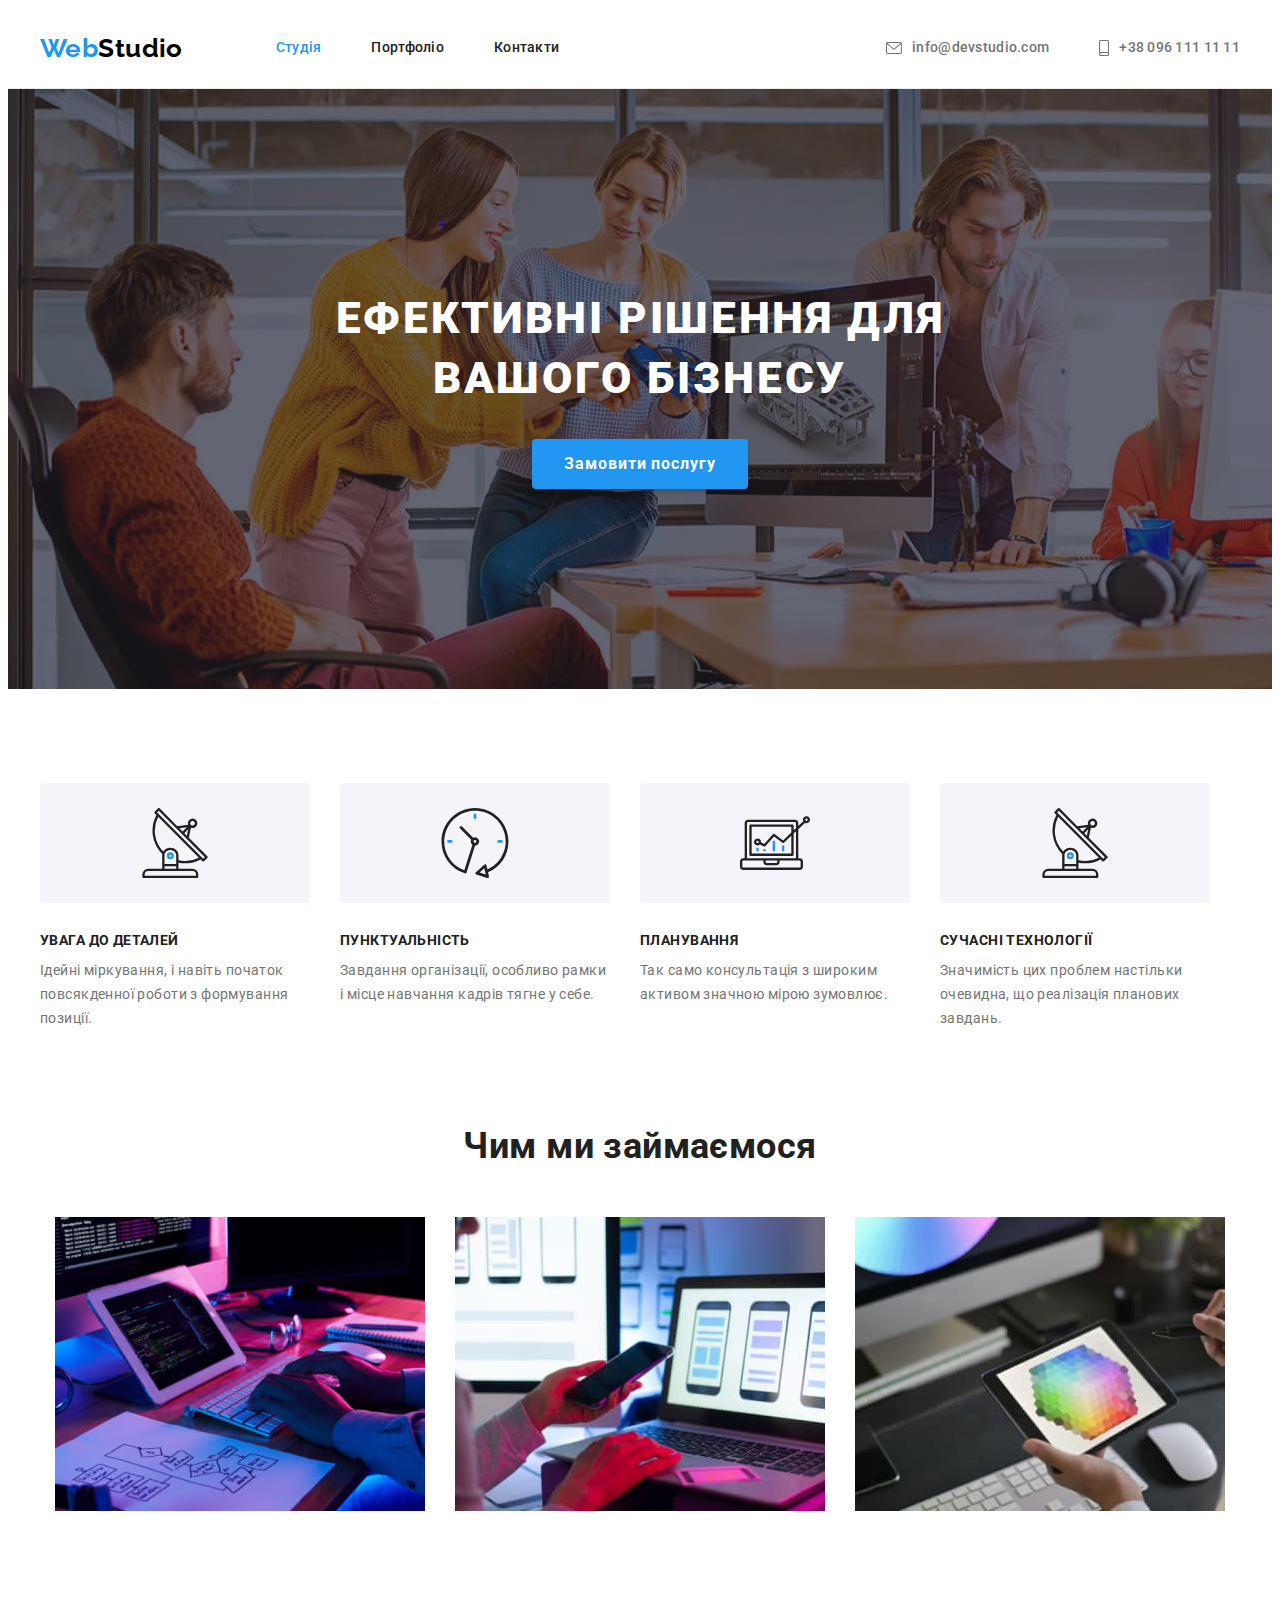
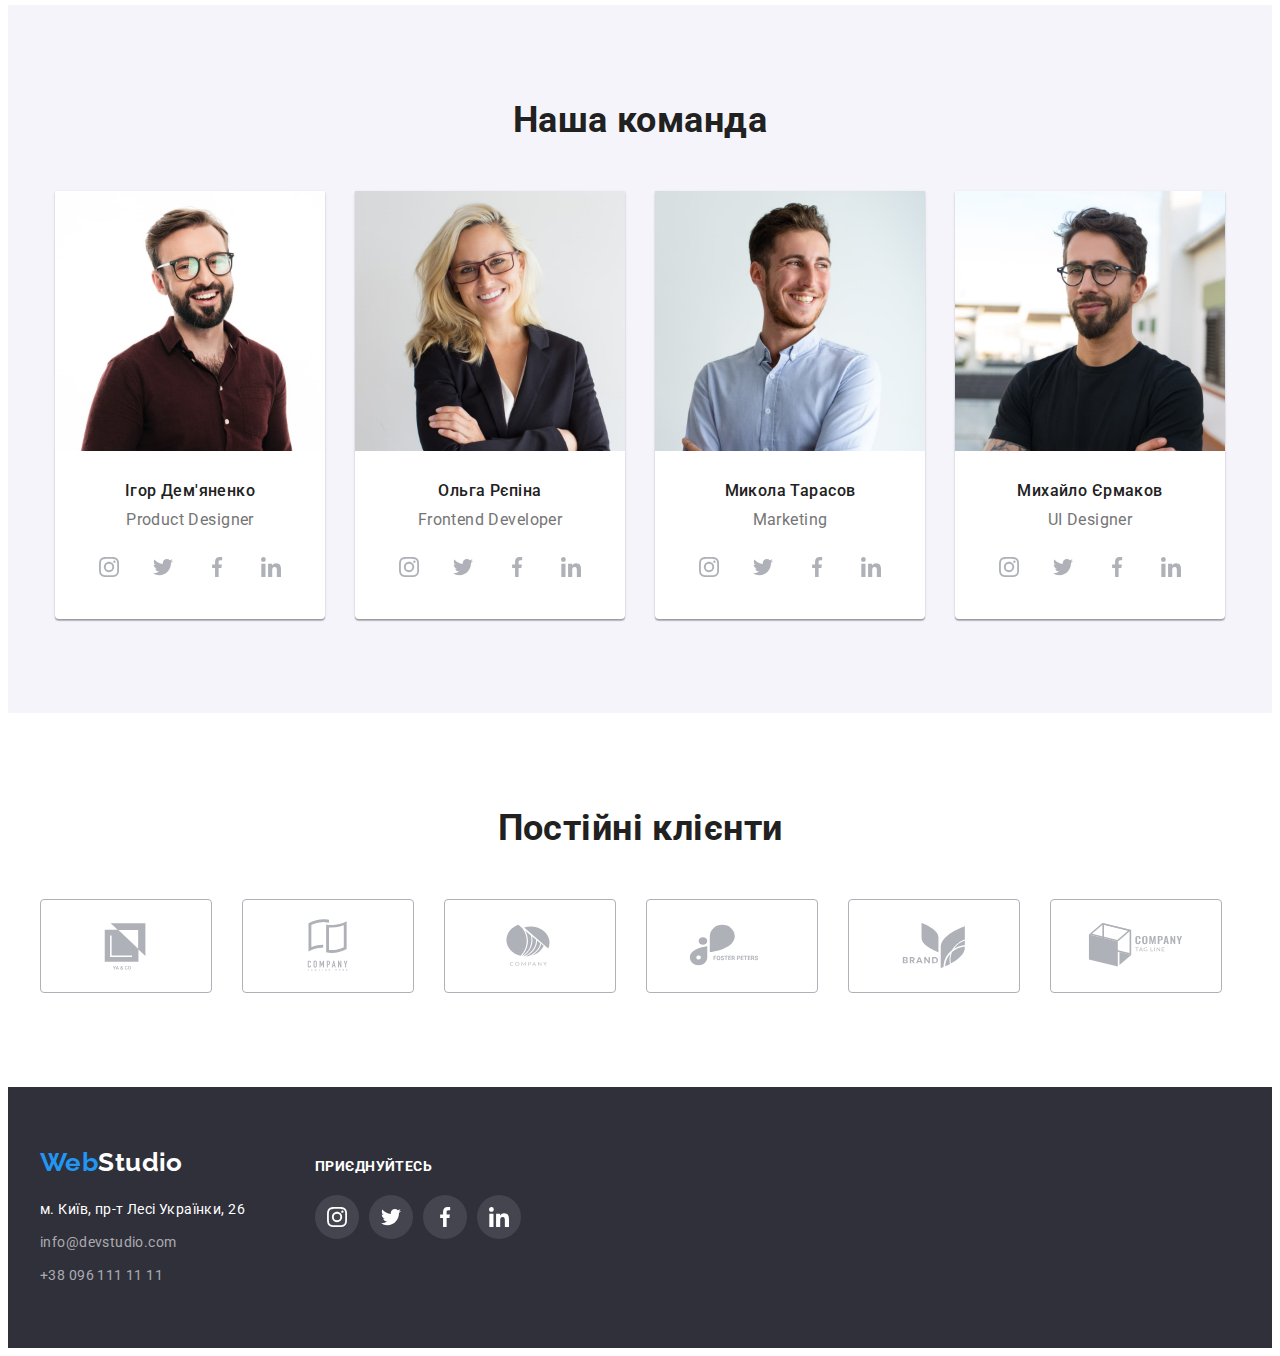
==== index.html @ cfa19954 "Copy of hw4" ====
<!DOCTYPE html>
<html lang="uk">
  <head>
    <meta charset="UTF-8" />
    <meta http-equiv="X-UA-Compatible" content="IE=edge" />
    <meta name="viewport" content="width=device-width, initial-scale=1.0" />
    <link rel="preconnect" href="https://fonts.googleapis.com" />
    <link rel="preconnect" href="https://fonts.gstatic.com" crossorigin />
    <link
      href="https://fonts.googleapis.com/css2?family=Raleway:wght@700&family=Roboto:wght@400;500;700;900&display=swap"
      rel="stylesheet"
    />
    <link
      rel="stylesheet"
      href="https://cdnjs.cloudflare.com/ajax/libs/modern-normalize/1.1.0/modern-normalize.min.css"
      integrity="sha512-wpPYUAdjBVSE4KJnH1VR1HeZfpl1ub8YT/NKx4PuQ5NmX2tKuGu6U/JRp5y+Y8XG2tV+wKQpNHVUX03MfMFn9Q=="
      crossorigin="anonymous"
      referrerpolicy="no-referrer"
    />
    <link rel="stylesheet" href="./css/styles.css" />
    <title>WebStudio</title>
  </head>
  <body>
    <!-- Навбар -->
    <header class="header">
      <div class="container main-nav">
        <nav class="navbar">
          <a class="logo link-undecor" href="./index.html"
            ><span class="logo-blue">Web</span>Studio</a
          >
          <ul class="semantic-list nav-links">
            <li class="item">
              <a class="navbar-link active link-undecor" href="./index.html">Студія</a>
            </li>
            <li class="item">
              <a class="navbar-link link-undecor" href="./portfolio.html">Портфоліо</a>
            </li>
            <li class="item"><a class="navbar-link link-undecor" href="#">Контакти</a></li>
          </ul>
        </nav>

        <!-- Контакты -->
        <ul class="semantic-list nav-links nav-address-list">
          <li class="item">
            <a class="navbar-contact navbar-link link-undecor" href="mailto:info@devstudio.com">
              <svg class="nav-icon" width="16" height="12">
                <use href="./images/icons.svg#icon-ico-envelope"></use>
              </svg>
              <span>info@devstudio.com</span></a
            >
          </li>
          <li class="item">
            <a class="navbar-contact navbar-link link-undecor" href="tel:380961111111">
              <svg class="nav-icon" width="10" height="16">
                <use href="./images/icons.svg#icon-ico-smartphone"></use>
              </svg>
              <span>+38 096 111 11 11</span>
            </a>
          </li>
        </ul>
      </div>
    </header>
    <main>
      <!-- Герой -->
      <section class="hero-section hero-overlay">
        <div class="container hero">
          <h1 class="hero-title">
            Ефективні рішення для <br />
            вашого бізнесу
          </h1>
          <button class="hero-btn" type="button">Замовити послугу</button>
        </div>
      </section>
      <!-- Преимущества -->
      <section class="section">
        <!-- Скрытый заголовок -->
        <div class="container">
          <h2 class="hidden">Переваги</h2>
          <ul class="semantic-list advantages">
            <li class="adv-item">
              <div class="adv-icon-container">
                <svg class="adv-icon">
                  <use href="./images/icons.svg#icon-adv-antenna"></use>
                </svg>
              </div>
              <h3 class="adv-title">Увага до деталей</h3>
              <p class="adv-descript">
                Ідейні міркування, і навіть початок повсякденної роботи з формування позиції.
              </p>
            </li>
            <li class="adv-item">
              <div class="adv-icon-container">
                <svg class="adv-icon">
                  <use href="./images/icons.svg#icon-adv-clock"></use>
                </svg>
              </div>
              <h3 class="adv-title">Пунктуальність</h3>
              <p class="adv-descript">
                Завдання організації, особливо рамки і місце навчання кадрів тягне у себе.
              </p>
            </li>
            <li class="adv-item">
              <div class="adv-icon-container">
                <svg class="adv-icon">
                  <use href="./images/icons.svg#icon-adv-diagram"></use>
                </svg>
              </div>
              <h3 class="adv-title">Планування</h3>
              <p class="adv-descript">
                Так само консультація з широким активом значною мірою зумовлює.
              </p>
            </li>
            <li class="adv-item">
              <div class="adv-icon-container">
                <svg class="adv-icon">
                  <use href="./images/icons.svg#icon-adv-antenna"></use>
                </svg>
              </div>
              <h3 class="adv-title">Сучасні технології</h3>
              <p class="adv-descript">
                Значимість цих проблем настільки очевидна, що реалізація планових завдань.
              </p>
            </li>
          </ul>
        </div>
      </section>
      <!-- Галерея прифиля коспании -->
      <section class="gallery section">
        <div class="container">
          <h2 class="gallery-title">Чим ми займаємося</h2>
          <ul class="semantic-list gallery-container">
            <li class="item"><img src="./images/img1.jpg" alt="програмування" width="370" /></li>
            <li class="item"><img src="./images/img2.jpg" alt="дизайн" width="370" /></li>
            <li class="item"><img src="./images/img3.jpg" alt="підбор кольорів" width="370" /></li>
          </ul>
        </div>
      </section>
      <!-- Команда -->
      <section class="team section">
        <div class="container">
          <h2 class="team-title">Наша команда</h2>
          <ul class="semantic-list team-container">
            <li class="memb">
              <img class="memb-img" src="./images/team1.jpg" alt="Ігор Дем'яненко" width="270" />
              <div class="memb-sign-container">
                <h3 class="memb-name">Ігор Дем'яненко</h3>
                <p class="memb-position">Product Designer</p>
                <ul class="memb-net-container semantic-list">
                  <li class="item">
                    <a class="net-icon-container" href="#">
                      <svg class="net-icon">
                        <use href="./images/icons.svg#icon-social-inst"></use>
                      </svg>
                    </a>
                  </li>
                  <li class="item">
                    <a class="net-icon-container" href="#">
                      <svg class="net-icon">
                        <use href="./images/icons.svg#icon-social-twitt"></use>
                      </svg>
                    </a>
                  </li>
                  <li class="item">
                    <a class="net-icon-container" href="#">
                      <svg class="net-icon">
                        <use href="./images/icons.svg#icon-social-fb"></use>
                      </svg>
                    </a>
                  </li>
                  <li class="item">
                    <a class="net-icon-container" href="#">
                      <svg class="net-icon">
                        <use href="./images/icons.svg#icon-social-lin"></use>
                      </svg>
                    </a>
                  </li>
                </ul>
              </div>
            </li>
            <li class="memb">
              <img class="memb-img" src="./images/team2.jpg" alt="Ольга Рєпіна" width="270" />
              <div class="memb-sign-container">
                <h3 class="memb-name">Ольга Рєпіна</h3>
                <p class="memb-position">Frontend Developer</p>
                <ul class="memb-net-container semantic-list">
                  <li>
                    <a class="net-icon-container" href="#">
                      <svg class="net-icon">
                        <use href="./images/icons.svg#icon-social-inst"></use>
                      </svg>
                    </a>
                  </li>
                  <li>
                    <a class="net-icon-container" href="#">
                      <svg class="net-icon">
                        <use href="./images/icons.svg#icon-social-twitt"></use>
                      </svg>
                    </a>
                  </li>
                  <li>
                    <a class="net-icon-container" href="#">
                      <svg class="net-icon">
                        <use href="./images/icons.svg#icon-social-fb"></use>
                      </svg>
                    </a>
                  </li>
                  <li>
                    <a class="net-icon-container" href="#">
                      <svg class="net-icon">
                        <use href="./images/icons.svg#icon-social-lin"></use>
                      </svg>
                    </a>
                  </li>
                </ul>
              </div>
            </li>
            <li class="memb">
              <img class="memb-img" src="./images/team3.jpg" alt="Микола Тарасов" width="270" />
              <div class="memb-sign-container">
                <h3 class="memb-name">Микола Тарасов</h3>
                <p class="memb-position">Marketing</p>
                <ul class="memb-net-container semantic-list">
                  <li>
                    <a class="net-icon-container" href="#">
                      <svg class="net-icon">
                        <use href="./images/icons.svg#icon-social-inst"></use>
                      </svg>
                    </a>
                  </li>
                  <li>
                    <a class="net-icon-container" href="#">
                      <svg class="net-icon">
                        <use href="./images/icons.svg#icon-social-twitt"></use>
                      </svg>
                    </a>
                  </li>
                  <li>
                    <a class="net-icon-container" href="#">
                      <svg class="net-icon">
                        <use href="./images/icons.svg#icon-social-fb"></use>
                      </svg>
                    </a>
                  </li>
                  <li>
                    <a class="net-icon-container" href="#">
                      <svg class="net-icon">
                        <use href="./images/icons.svg#icon-social-lin"></use>
                      </svg>
                    </a>
                  </li>
                </ul>
              </div>
            </li>
            <li class="memb">
              <img class="memb-img" src="./images/team4.jpg" alt="Михайло Єрмаков" width="270" />
              <div class="memb-sign-container">
                <h3 class="memb-name">Михайло Єрмаков</h3>
                <p class="memb-position">UI Designer</p>
                <ul class="memb-net-container semantic-list">
                  <li>
                    <a class="net-icon-container" href="#">
                      <svg class="net-icon">
                        <use href="./images/icons.svg#icon-social-inst"></use>
                      </svg>
                    </a>
                  </li>
                  <li>
                    <a class="net-icon-container" href="#">
                      <svg class="net-icon">
                        <use href="./images/icons.svg#icon-social-twitt"></use>
                      </svg>
                    </a>
                  </li>
                  <li>
                    <a class="net-icon-container" href="#">
                      <svg class="net-icon">
                        <use href="./images/icons.svg#icon-social-fb"></use>
                      </svg>
                    </a>
                  </li>
                  <li>
                    <a class="net-icon-container" href="#">
                      <svg class="net-icon">
                        <use href="./images/icons.svg#icon-social-lin"></use>
                      </svg>
                    </a>
                  </li>
                </ul>
              </div>
            </li>
          </ul>
        </div>
      </section>
      <!-- Постоянные клиенты -->
      <section class="section">
        <div class="container">
          <h2 class="client-title">Постійні клієнти</h2>
          <ul class="semantic-list clients">
            <li class="item">
              <a class="cli-logo-container" href="#">
                <svg class="cli-icon">
                  <use href="./images/icons.svg#icon-cli-logo1"></use>
                </svg>
              </a>
            </li>
            <li class="item">
              <a class="cli-logo-container" href="#">
                <svg class="cli-icon">
                  <use href="./images/icons.svg#icon-cli-logo2"></use>
                </svg>
              </a>
            </li>
            <li class="item">
              <a class="cli-logo-container" href="#">
                <svg class="cli-icon">
                  <use href="./images/icons.svg#icon-cli-logo3"></use>
                </svg>
              </a>
            </li>
            <li class="item">
              <a class="cli-logo-container" href="#">
                <svg class="cli-icon">
                  <use href="./images/icons.svg#icon-cli-logo4"></use>
                </svg>
              </a>
            </li>
            <li class="item">
              <a class="cli-logo-container" href="#">
                <svg class="cli-icon">
                  <use href="./images/icons.svg#icon-cli-logo5"></use>
                </svg>
              </a>
            </li>
            <li class="item">
              <a class="cli-logo-container" href="#">
                <svg class="cli-icon">
                  <use href="./images/icons.svg#icon-cli-logo6"></use>
                </svg>
              </a>
            </li>
          </ul>
        </div>
      </section>
    </main>
    <!-- Футер -->
    <footer class="footer">
      <div class="container items footer-blocks">
        <div>
          <a class="logo footer-logo link-undecor" href="./index.html"
            ><span class="logo-blue">Web</span>Studio</a
          >
          <!-- Адрес -->
          <address>
            <ul class="semantic-list addr">
              <li class="item">
                <a
                  class="adress footer-address link-undecor"
                  href="https://goo.gl/maps/ojvog4Eh8GTVvdpZ6"
                  target="_blank"
                  rel="noopener noreferrer"
                  >м. Київ, пр-т Лесі Українки, 26</a
                >
              </li>
              <li class="item">
                <a class="adress footer-contact link-undecor" href="mailto:info@devstudio.com"
                  >info@devstudio.com</a
                >
              </li>
              <li class="item">
                <a class="adress footer-contact link-undecor" href="tel:380961111111"
                  >+38 096 111 11 11</a
                >
              </li>
            </ul>
          </address>
        </div>
        <div class="footer-join">
          <p class="f-join-title">Приєднуйтесь</p>
          <ul class="semantic-list footer-net-icons">
            <li class="item">
              <a class="net-icon-container ftr" href="#">
                <svg class="net-icon ftr">
                  <use href="./images/icons.svg#icon-social-inst"></use>
                </svg>
              </a>
            </li>
            <li class="item">
              <a class="net-icon-container ftr" href="#">
                <svg class="net-icon ftr">
                  <use href="./images/icons.svg#icon-social-twitt"></use>
                </svg>
              </a>
            </li>
            <li class="item">
              <a class="net-icon-container ftr" href="#">
                <svg class="net-icon ftr">
                  <use href="./images/icons.svg#icon-social-fb"></use>
                </svg>
              </a>
            </li>
            <li class="item">
              <a class="net-icon-container ftr" href="#">
                <svg class="net-icon ftr">
                  <use href="./images/icons.svg#icon-social-lin"></use>
                </svg>
              </a>
            </li>
          </ul>
        </div>
      </div>
    </footer>
  </body>
</html>
---- css/styles.css ----
:root {
    --logo-main-color: #000;
    --prim-bg-color: #fff;
    --sec-bg-color: #f5f4fa;
    --hero-bg-color: #2f303a;
    --prim-text-color: #212121;
    --sec-text-color: #757575;
    --accent-color: #2196f3;
    --hero-text-color: #fff;
    --footer-sec-text-color: rgba(255, 255, 255, 0.6);
    --footer-main-text-color: #fff;
    --icon-logo-color: #afb1b8;
    --footer-icon-bg-color: rgba(255, 255, 255, 0.1);
}

body {
    font-family: 'Roboto', sans-serif;
    font-size: 14px;
    letter-spacing: 0.03em;
    line-height: 1.14;
    background-color: var(--prim-bg-color);
    color: var(--prim-text-color);
}

img {
    display: block;
    max-width: 100%;
    height: auto;
}
h1,
h2,
h3,
p,
ul {
    margin: 0;
    padding: 0;
}

.container {
    width: 1200px;
    padding-left: 15px;
    padding-right: 15px;
    margin-right: auto;
    margin-left: auto;
}
.section {
    padding-top: 94px;
    padding-bottom: 94px;
}

.hidden {
    position: absolute;
    white-space: nowrap;
    width: 1px;
    height: 1px;
    overflow: hidden;
    border: 0;
    padding: 0;
    clip: rect(0 0 0 0);
    clip-path: inset(50%);
    margin: -1px;
}
.semantic-list {
    list-style: none;
}
.btn-undecor {
    border: none;
}

.link-undecor {
    text-decoration: none;
}

/* лого */
.logo {
    margin-right: 93px;
    font-family: 'Raleway', sans-serif;
    font-weight: 700;
    font-size: 26px;
    line-height: 1.19;
    color: var(--logo-main-color);
}
.logo-blue {
    color: var(--accent-color);
}

/* Навбар */
.header {
    border-bottom: 1px solid #ececec;
}
.main-nav {
    display: flex;
    align-items: center;
}
.navbar {
    display: flex;
    align-items: center;
}

.nav-links {
    display: flex;
    margin-left: auto;
}

.navbar-link {
    display: block;
    padding-top: 32px;
    padding-bottom: 32px;

    font-weight: 500;
    font-size: 14px;
    letter-spacing: 0.02em;
    color: var(--prim-text-color);
}

.nav-links .item:not(:last-child) {
    margin-right: 50px;
}
.navbar-link:hover,
.navbar-link:focus,
.navbar-contact:hover .nav-icon,
.navbar-contact:focus .nav-icon,
.active {
    color: var(--accent-color);
    fill: currentColor;
}
.navbar-contact {
    display: flex;
    align-items: center;
    gap: 10px;

    color: var(--sec-text-color);
}

.nav-icon {
    display: inline-block;
    fill: currentColor;
}

/* Секция герой */

.hero-section {
    padding-top: 200px;
    padding-bottom: 200px;
    background-color: var(--hero-bg-color);
}
.hero-overlay {
    margin-left: auto;
    margin-right: auto;
    max-width: 1600px;
    background-image: linear-gradient(rgba(47, 48, 58, 0.4), rgba(47, 48, 58, 0.4)),
        url('../images/bg-hero-img.jpg');
    background-repeat: no-repeat;
    background-size: cover;
}
.hero {
    display: flex;
    justify-content: center;
    align-items: center;
    flex-direction: column;
}
.hero-title {
    font-weight: 900;
    font-size: 44px;
    line-height: 1.36;
    text-align: center;
    text-transform: uppercase;
    color: var(--hero-text-color);
    letter-spacing: 0.06em;
}
.hero-btn {
    display: block;
    margin-left: auto;
    margin-right: auto;
    margin-top: 30px;
    padding: 10px 32px;
    border-radius: 4px;

    box-shadow: 0px 4px 4px rgba(0, 0, 0, 0.15);
    border: none;

    font-family: inherit;
    font-weight: 700;
    font-size: 16px;
    line-height: 1.88;
    letter-spacing: 0.06em;
    background-color: var(--accent-color);
    color: var(--hero-text-color);
}

/* Преимущества */
.advantages {
    display: flex;
}
.adv-item {
    max-width: 270px;
    margin-right: 30px;
}
.adv-item:last-child {
    margin-right: 0;
}

.adv-icon-container {
    display: flex;
    justify-content: center;
    align-items: center;
    margin-bottom: 30px;
    height: 120px;

    border-radius: 4px;
    background-color: #f5f4fa;
}
.adv-icon {
    width: 70px;
    height: 70px;
    /* margin: 25px 100px; */
}
.adv-title {
    margin-bottom: 10px;

    font-size: 14px;
    font-weight: 700;
    text-transform: uppercase;
}
.adv-descript {
    line-height: 1.71;
    color: var(--sec-text-color);
}

/* Галерея */
.gallery {
    padding-top: 0;
}
.gallery-container,
.team-container {
    display: flex;
    justify-content: center;
}
.gallery-container > .item:not(:last-child),
.memb:not(:last-child) {
    margin-right: 30px;
}
.gallery-title,
.team-title,
.client-title {
    margin-bottom: 50px;

    font-weight: 700;
    font-size: 36px;
    line-height: 1.17;
    text-align: center;
}

/* Команда */
.team {
    background-color: var(--sec-bg-color);
}
.memb {
    text-align: center;
    background-color: var(--prim-bg-color);
    box-shadow: 0px 1px 3px rgba(0, 0, 0, 0.12), 0px 1px 1px rgba(0, 0, 0, 0.14),
        0px 2px 1px rgba(0, 0, 0, 0.2);
    border-radius: 0px 0px 4px 4px;
}
.memb-sign-container {
    padding: 30px 32px;
}
.memb-name {
    margin-bottom: 10px;

    line-height: 1.19;
    font-size: 16px;
    font-weight: 500;
}
.memb-position {
    margin-bottom: 16px;

    color: var(--sec-text-color);
    line-height: 1.19;
    font-size: 16px;
}
.memb-net-container {
    display: flex;
    gap: 10px;
}

.net-icon-container {
    display: flex;
    justify-content: center;
    align-items: center;
    height: 44px;
    width: 44px;
    text-align: center;
    background-color: var(--prim-bg-color);
    border-radius: 50%;
}

.net-icon-container:hover,
.net-icon-container:focus,
.net-icon-container:hover .net-icon,
.net-icon-container:hover .net-icon {
    background-color: var(--accent-color);
    fill: #fff;
}
.net-icon {
    height: 20px;
    width: 20px;

    fill: #afb1b8;
}

/*Постоянные клиенты */
.clients {
    display: flex;
}
.clients > .item:not(:last-child) {
    margin-right: 30px;
}
.cli-logo-container {
    display: flex;
    justify-content: center;
    align-items: center;
    width: 170px;
    height: 92px;
    border: 1px solid #afb1b8;
    border-radius: 4px;
    fill: #afb1b8;
}

.cli-logo-container:hover,
.cli-logo-container:focus {
    border-color: #2196f3;
    fill: #2196f3;
}
.cli-icon {
    height: 60px;
    width: 106px;
}

/* Футер */
.footer {
    background-color: var(--hero-bg-color);
    padding-top: 60px;
    padding-bottom: 60px;
}
.footer-blocks {
    display: flex;
    align-items: baseline;
}
.footer-join {
    margin-left: 70px;
}
.footer-net-icons {
    display: flex;
    gap: 10px;
}

.f-join-title {
    margin-bottom: 20px;

    color: var(--footer-main-text-color);
    font-weight: 700;
    line-height: 1.14;
    letter-spacing: 0.03em;
    text-transform: uppercase;
}
.net-icon-container.ftr {
    background-color: var(--footer-icon-bg-color);
}
.net-icon-container.ftr:hover,
.net-icon-container.ftr:focus {
    background-color: var(--accent-color);
}
.net-icon.ftr {
    fill: #fff;
}
.footer-logo {
    display: inline-block;
    margin-right: 0;
    margin-bottom: 20px;
    color: var(--footer-main-text-color);
}
.adress {
    font-style: normal;
    line-height: 1.71;
}
.footer-address {
    color: var(--footer-main-text-color);
}
.footer-contact {
    color: var(--footer-sec-text-color);
}
.addr .item:not(:last-child) {
    margin-bottom: 9px;
}
/* ! Стр 2 */
/* Проекты */
.filter {
    display: flex;
    justify-content: center;
    margin-bottom: 50px;
}
.filter-item:not(:last-child) {
    margin-right: 8px;
}
.projects-btn {
    padding: 6px 22px;
    border-radius: 4px;
    border: none;

    font-family: inherit;
    cursor: pointer;
    font-weight: 500;
    font-size: 16px;
    line-height: 1.63;
    background-color: var(--sec-bg-color);
    color: var(--prim-text-color);
}
.projects-btn:hover,
.projects-btn:focus,
.projects-btn:active {
    box-shadow: 0px 3px 1px rgba(0, 0, 0, 0.1), 0px 1px 2px rgba(0, 0, 0, 0.08),
        0px 2px 2px rgba(0, 0, 0, 0.12);
    background-color: var(--accent-color);
    color: var(--hero-text-color);
}
.projects {
    display: flex;
    flex-wrap: wrap;
    margin: -15px;
}
.proj-item {
    width: 370px;
    margin: 15px;
}
.proj-item > .link {
    display: block;
}

.proj-item > .link:hover,
.proj-item > .link:focus {
    box-shadow: 0px 1px 1px rgba(0, 0, 0, 0.12), 0px 4px 4px rgba(0, 0, 0, 0.06),
        1px 4px 6px rgba(0, 0, 0, 0.16);
}
.proj-descript-block {
    display: block;
    padding: 20px 24px;

    border-left: 1px solid #eeeeee;
    border-right: 1px solid #eeeeee;
    border-bottom: 1px solid #eeeeee;
}
.proj-name {
    margin-bottom: 4px;

    font-weight: 700;
    font-size: 18px;
    line-height: 2;
    letter-spacing: 0.06em;
    color: var(--prim-text-color);
}
.proj-type {
    font-size: 16px;
    line-height: 1.87;
    color: var(--sec-text-color);
}
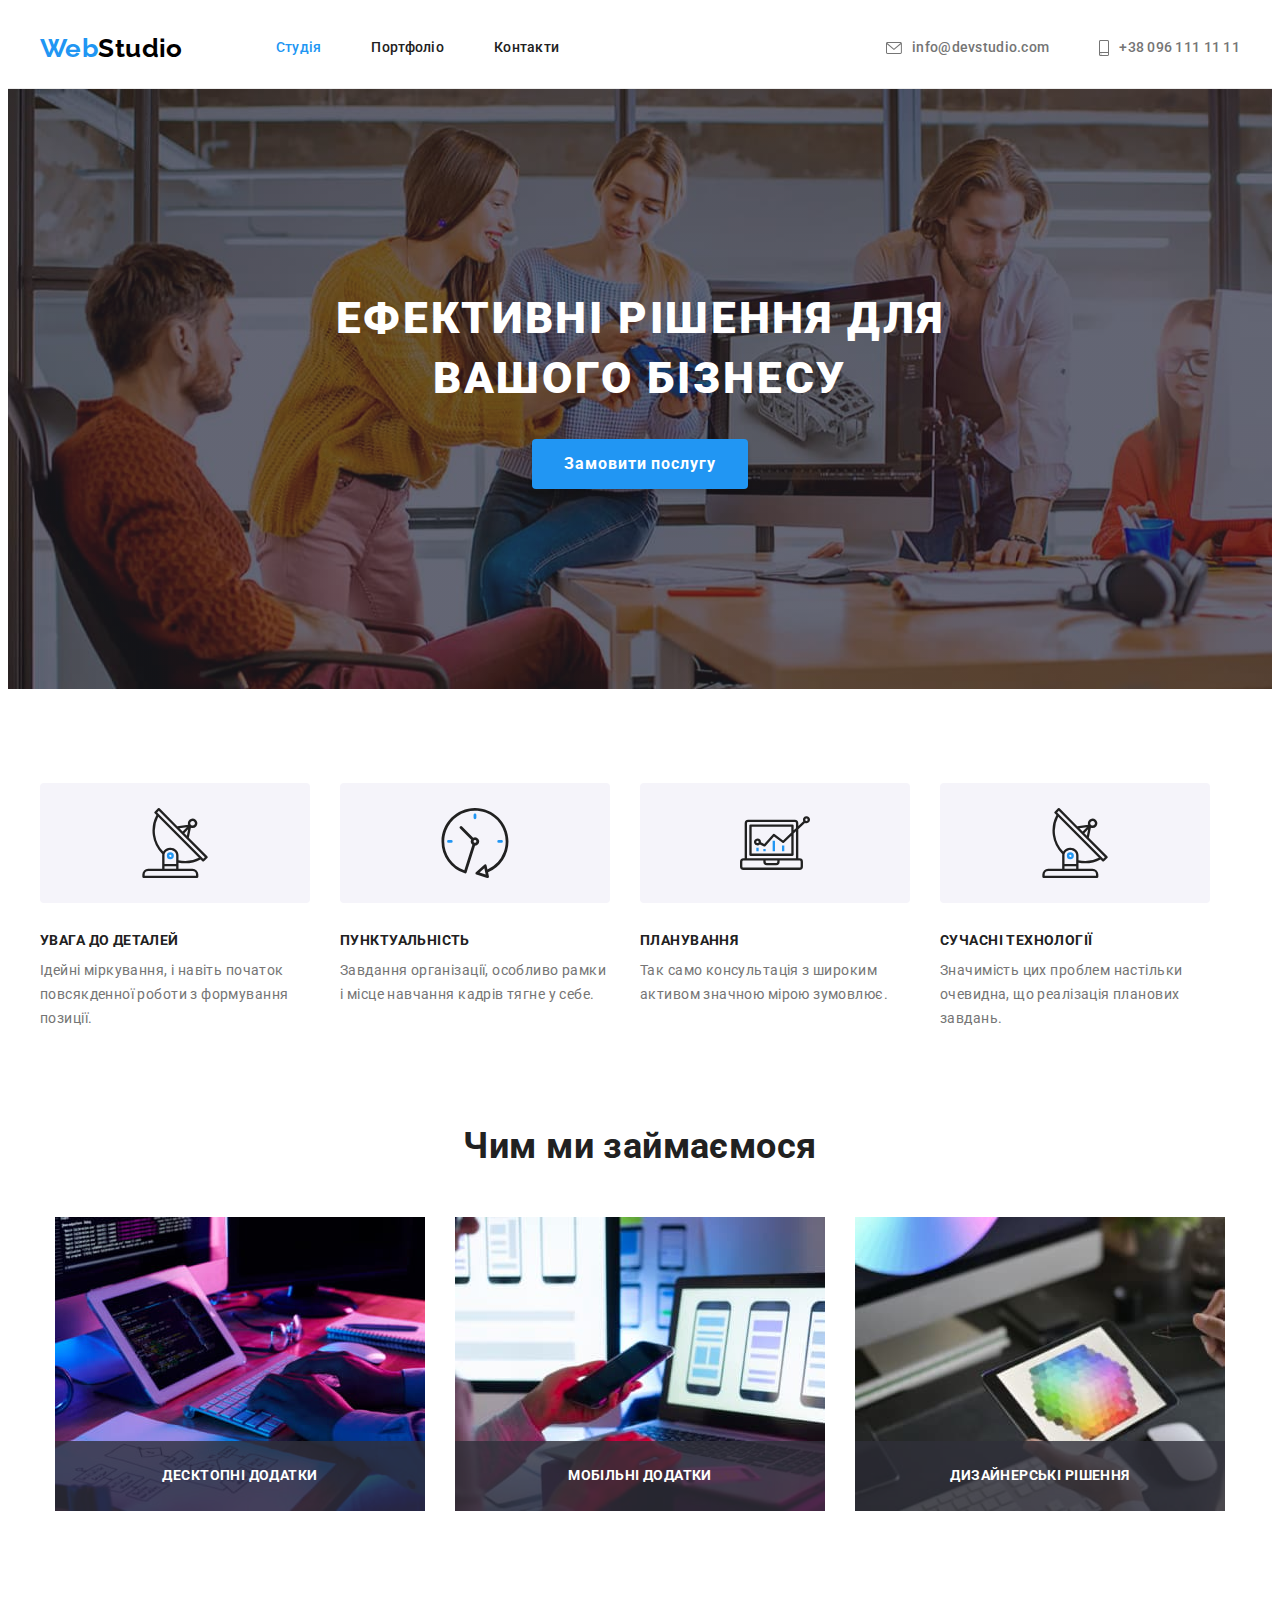
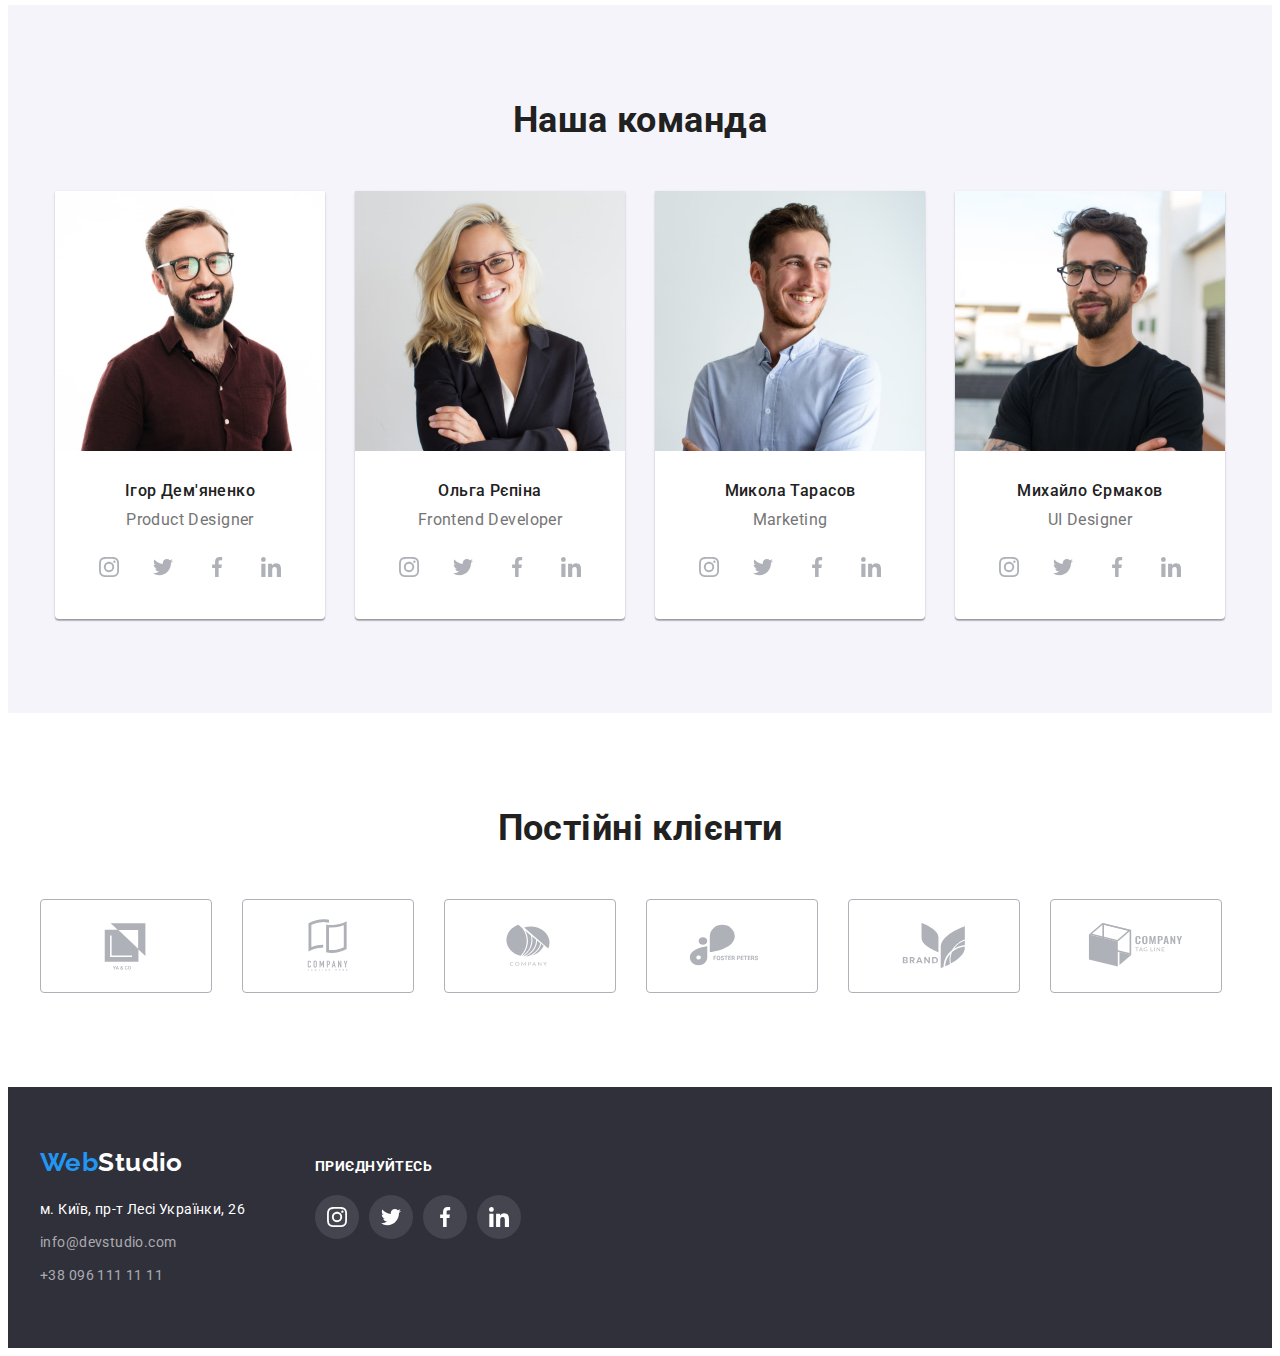
==== commit 3789834a: "Add gallery titles" ====
--- a/index.html
+++ b/index.html
@@ -75,7 +75,7 @@
       <section class="section">
         <!-- Скрытый заголовок -->
         <div class="container">
-          <h2 class="hidden">Переваги</h2>
+          <h2 class="is-hidden">Переваги</h2>
           <ul class="semantic-list advantages">
             <li class="adv-item">
               <div class="adv-icon-container">
@@ -129,9 +129,24 @@
         <div class="container">
           <h2 class="gallery-title">Чим ми займаємося</h2>
           <ul class="semantic-list gallery-container">
-            <li class="item"><img src="./images/img1.jpg" alt="програмування" width="370" /></li>
-            <li class="item"><img src="./images/img2.jpg" alt="дизайн" width="370" /></li>
-            <li class="item"><img src="./images/img3.jpg" alt="підбор кольорів" width="370" /></li>
+            <li class="item gallery-img">
+              <img src="./images/img1.jpg" alt="програмування" width="370" />
+              <div class="gallery-img-title-container">
+                <p class="gallery-img-title">Десктопні додатки</p>
+              </div>
+            </li>
+            <li class="item gallery-img">
+              <img src="./images/img2.jpg" alt="дизайн" width="370" />
+              <div class="gallery-img-title-container">
+                <p class="gallery-img-title">Мобільні додатки</p>
+              </div>
+            </li>
+            <li class="item gallery-img">
+              <img src="./images/img3.jpg" alt="підбор кольорів" width="370" />
+              <div class="gallery-img-title-container">
+                <p class="gallery-img-title">Дизайнерські рішення</p>
+              </div>
+            </li>
           </ul>
         </div>
       </section>
--- a/css/styles.css
+++ b/css/styles.css
@@ -48,17 +48,18 @@
     padding-bottom: 94px;
 }
 
-.hidden {
+.is-hidden {
     position: absolute;
-    white-space: nowrap;
     width: 1px;
     height: 1px;
-    overflow: hidden;
+    margin: -1px;
     border: 0;
     padding: 0;
+
+    white-space: nowrap;
+    clip-path: inset(100%);
     clip: rect(0 0 0 0);
-    clip-path: inset(50%);
-    margin: -1px;
+    overflow: hidden;
 }
 .semantic-list {
     list-style: none;
@@ -251,6 +252,30 @@
     text-align: center;
 }
 
+.gallery-img {
+    position: relative;
+}
+.gallery-img-title-container {
+    position: absolute;
+    bottom: 0;
+    left: 0;
+    right: 0;
+
+    display: flex;
+    justify-content: center;
+    align-items: center;
+
+    height: 70px;
+    background-color: rgba(47, 48, 58, 0.8);
+}
+
+.gallery-img-title {
+    font-weight: 700;
+    text-align: center;
+    text-transform: uppercase;
+    color: var(--hero-text-color);
+}
+
 /* Команда */
 .team {
     background-color: var(--sec-bg-color);
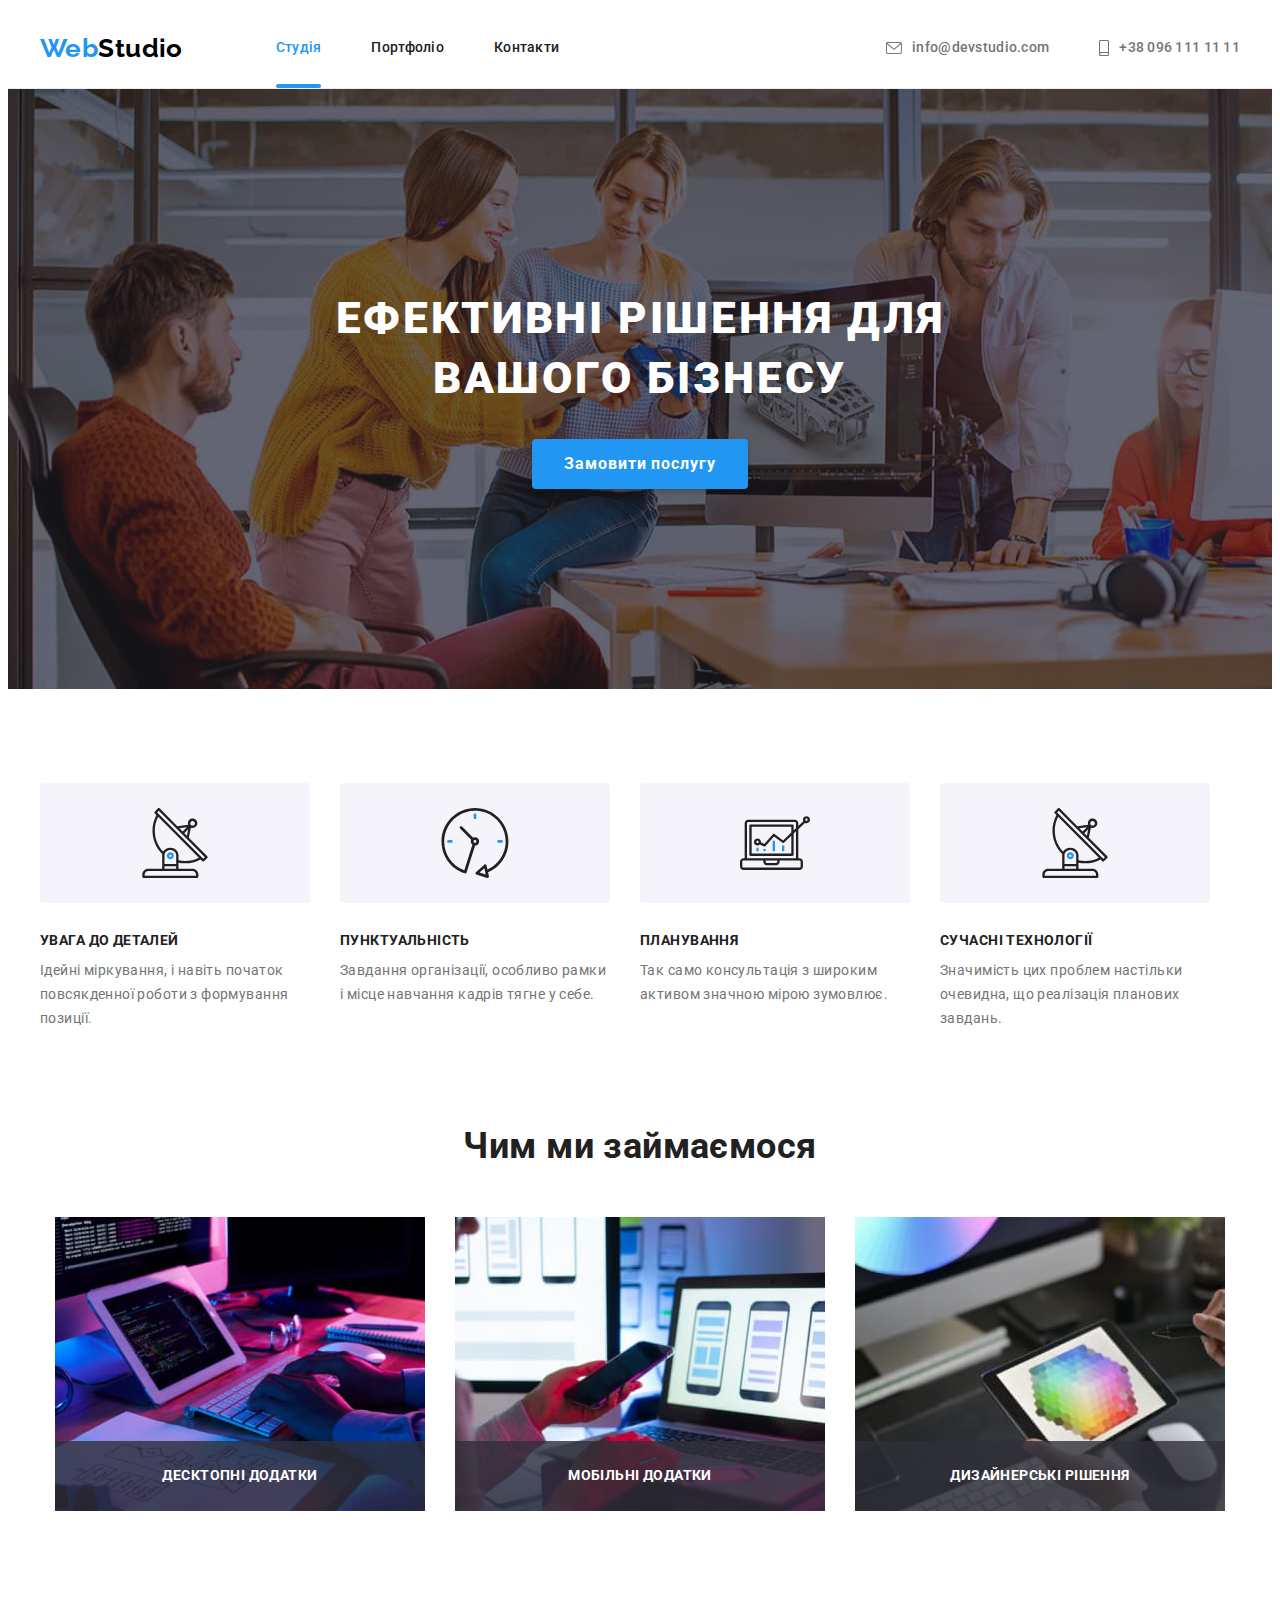
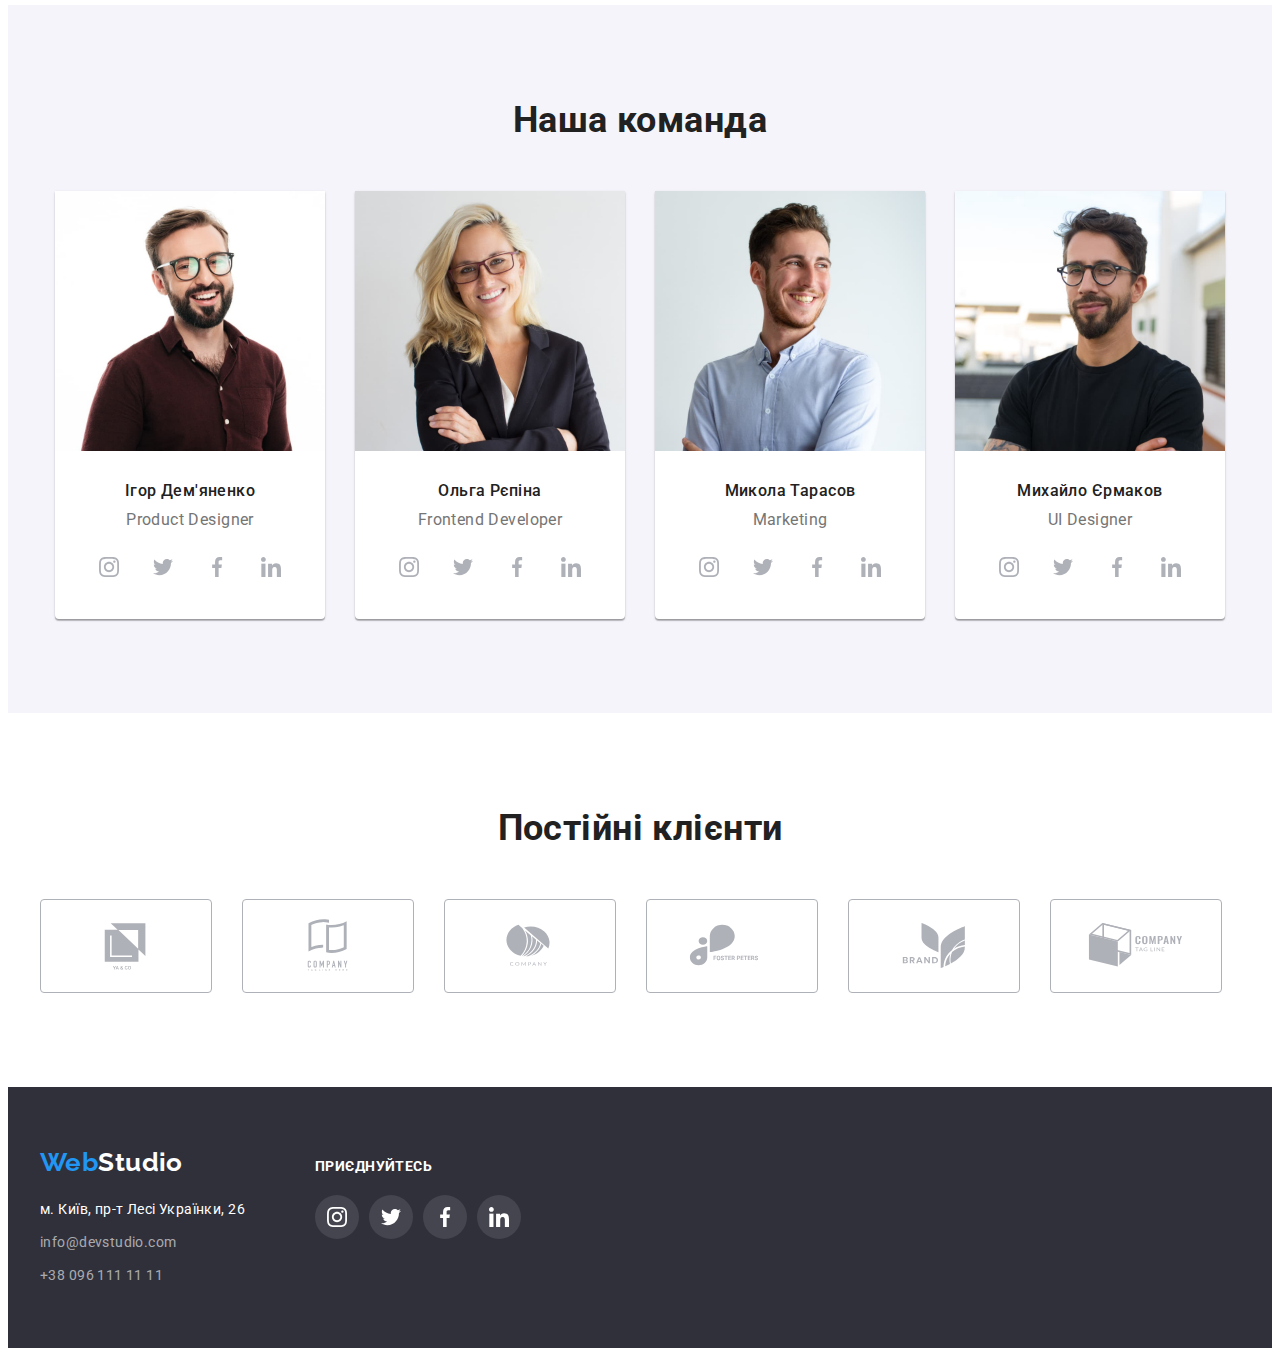
==== commit dfa14bfd: "Add modal window" ====
--- a/index.html
+++ b/index.html
@@ -424,5 +424,18 @@
         </div>
       </div>
     </footer>
+
+    <!-- Модальное окно -->
+    <div class="backdrop is-hidden">
+      <div class="modal">
+        <div class="modal-inner">
+          <div class="close-icon-container">
+            <svg class="close-icon">
+              <use href="./images/icons.svg#icon-modal-close"></use>
+            </svg>
+          </div>
+        </div>
+      </div>
+    </div>
   </body>
 </html>
--- a/css/styles.css
+++ b/css/styles.css
@@ -104,6 +104,7 @@
 }
 
 .navbar-link {
+    position: relative;
     display: block;
     padding-top: 32px;
     padding-bottom: 32px;
@@ -112,6 +113,18 @@
     font-size: 14px;
     letter-spacing: 0.02em;
     color: var(--prim-text-color);
+}
+
+.navbar-link.active::after {
+    content: '';
+    position: absolute;
+    bottom: 0;
+
+    display: block;
+    width: 100%;
+    height: 4px;
+    background: var(--accent-color);
+    border-radius: 2px;
 }
 
 .nav-links .item:not(:last-child) {
@@ -258,8 +271,7 @@
 .gallery-img-title-container {
     position: absolute;
     bottom: 0;
-    left: 0;
-    right: 0;
+    width: 100%;
 
     display: flex;
     justify-content: center;
@@ -489,3 +501,67 @@
     line-height: 1.87;
     color: var(--sec-text-color);
 }
+
+/* Модальное окно */
+.backdrop {
+    position: fixed;
+    top: 0;
+    left: 0;
+    width: 100%;
+    height: 100%;
+
+    background-color: rgba(0, 0, 0, 0.2);
+}
+
+.modal {
+    position: absolute;
+    top: 50%;
+    left: 50%;
+    transform: translate(-50%, -50%) scale(1);
+
+    min-width: 528px;
+    min-height: 581px;
+
+    background: var(--prim-bg-color);
+    box-shadow: 0px 1px 3px rgba(0, 0, 0, 0.12), 0px 1px 1px rgba(0, 0, 0, 0.14),
+        0px 2px 1px rgba(0, 0, 0, 0.2);
+    border-radius: 4px;
+    opacity: 0;
+
+    transition: opacity 250ms cubic-bezier(0.4, 0, 0.2, 1);
+}
+
+.backdrop.is-hidden .modal {
+    transform: translate(-50%, -50%) scale(0.9);
+    transition: transform 250ms cubic-bezier(0.4, 0, 0.2, 1);
+}
+
+.backdrop.is-hidden {
+    opacity: 1;
+}
+.modal-inner {
+    position: relative;
+    width: 100%;
+    height: 100%;
+}
+.close-icon-container {
+    position: absolute;
+    top: 8px;
+    right: 8px;
+
+    display: flex;
+    justify-content: center;
+    align-items: center;
+    height: 29px;
+    width: 29px;
+
+    text-align: center;
+    background-color: var(--prim-bg-color);
+    border-radius: 50%;
+    border: 1px solid rgba(0, 0, 0, 0.1);
+}
+.close-icon {
+    height: 18px;
+    width: 18px;
+    fill: #000;
+}
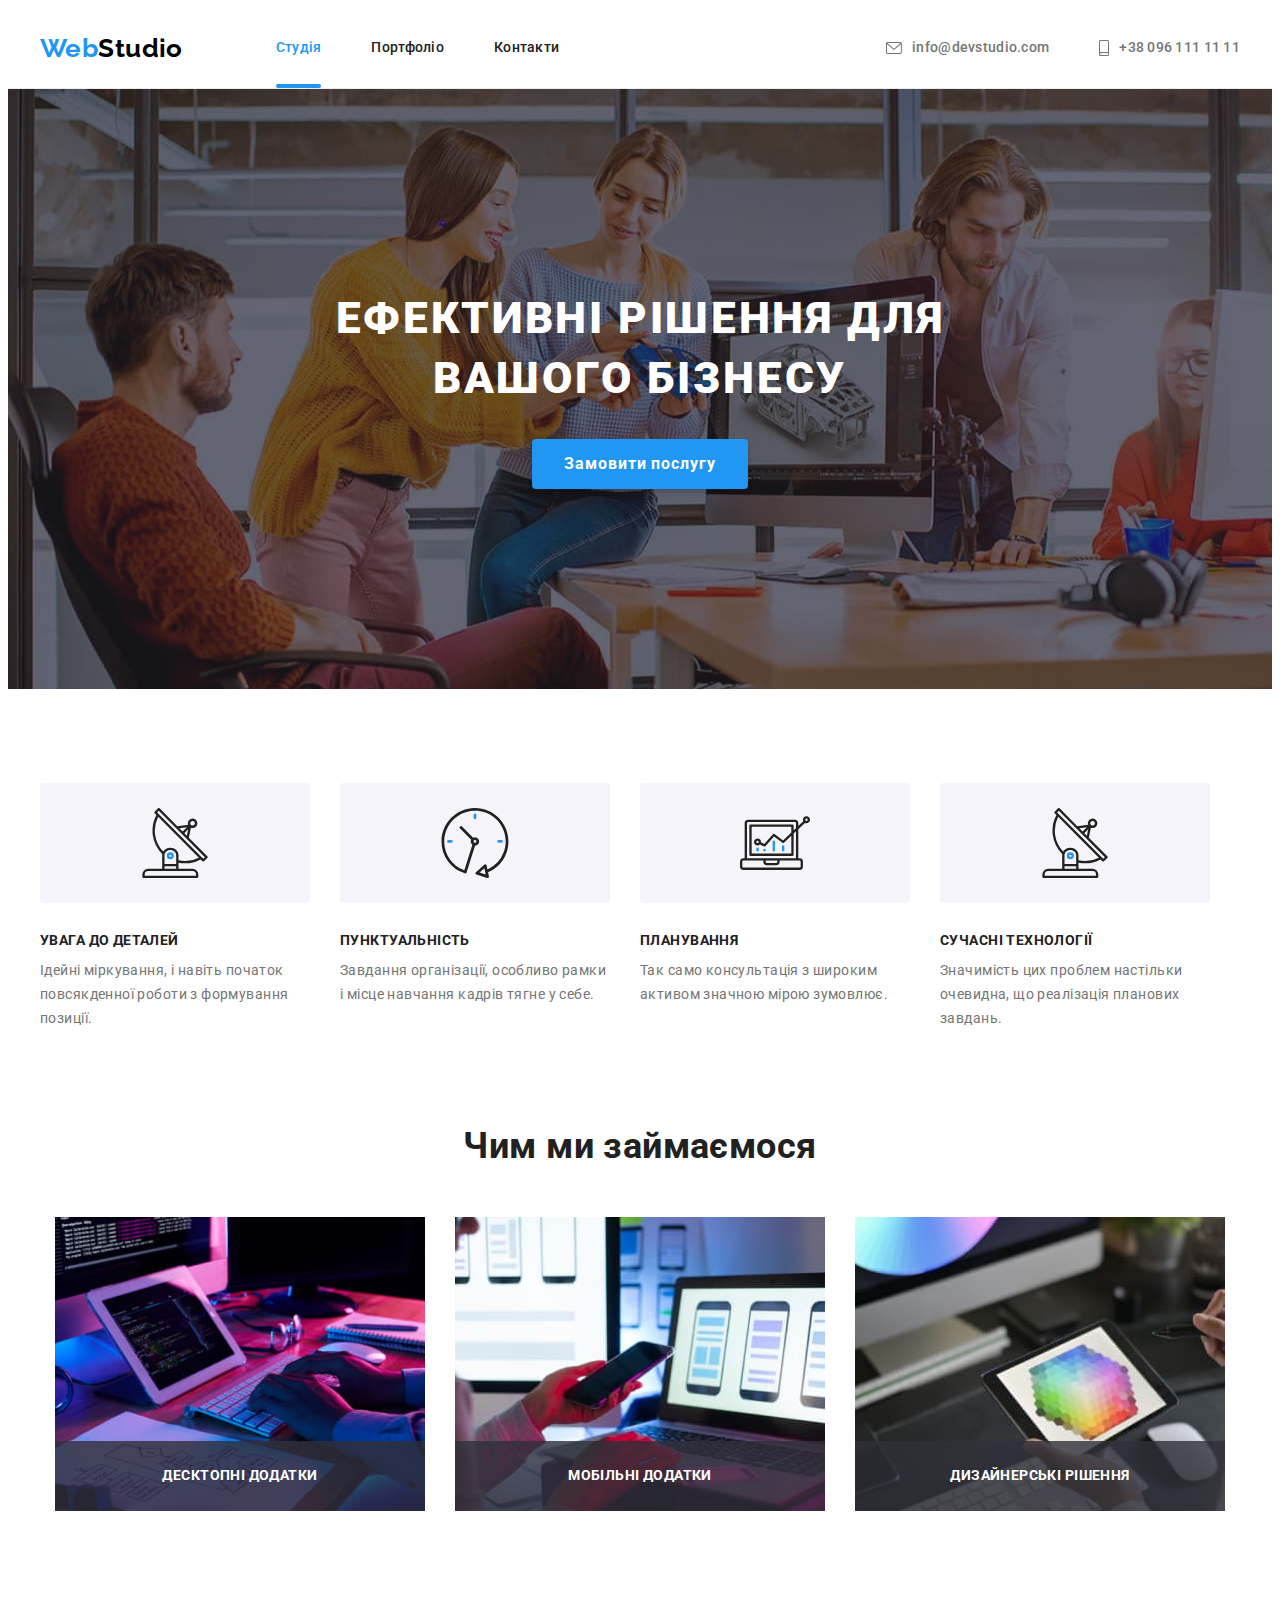
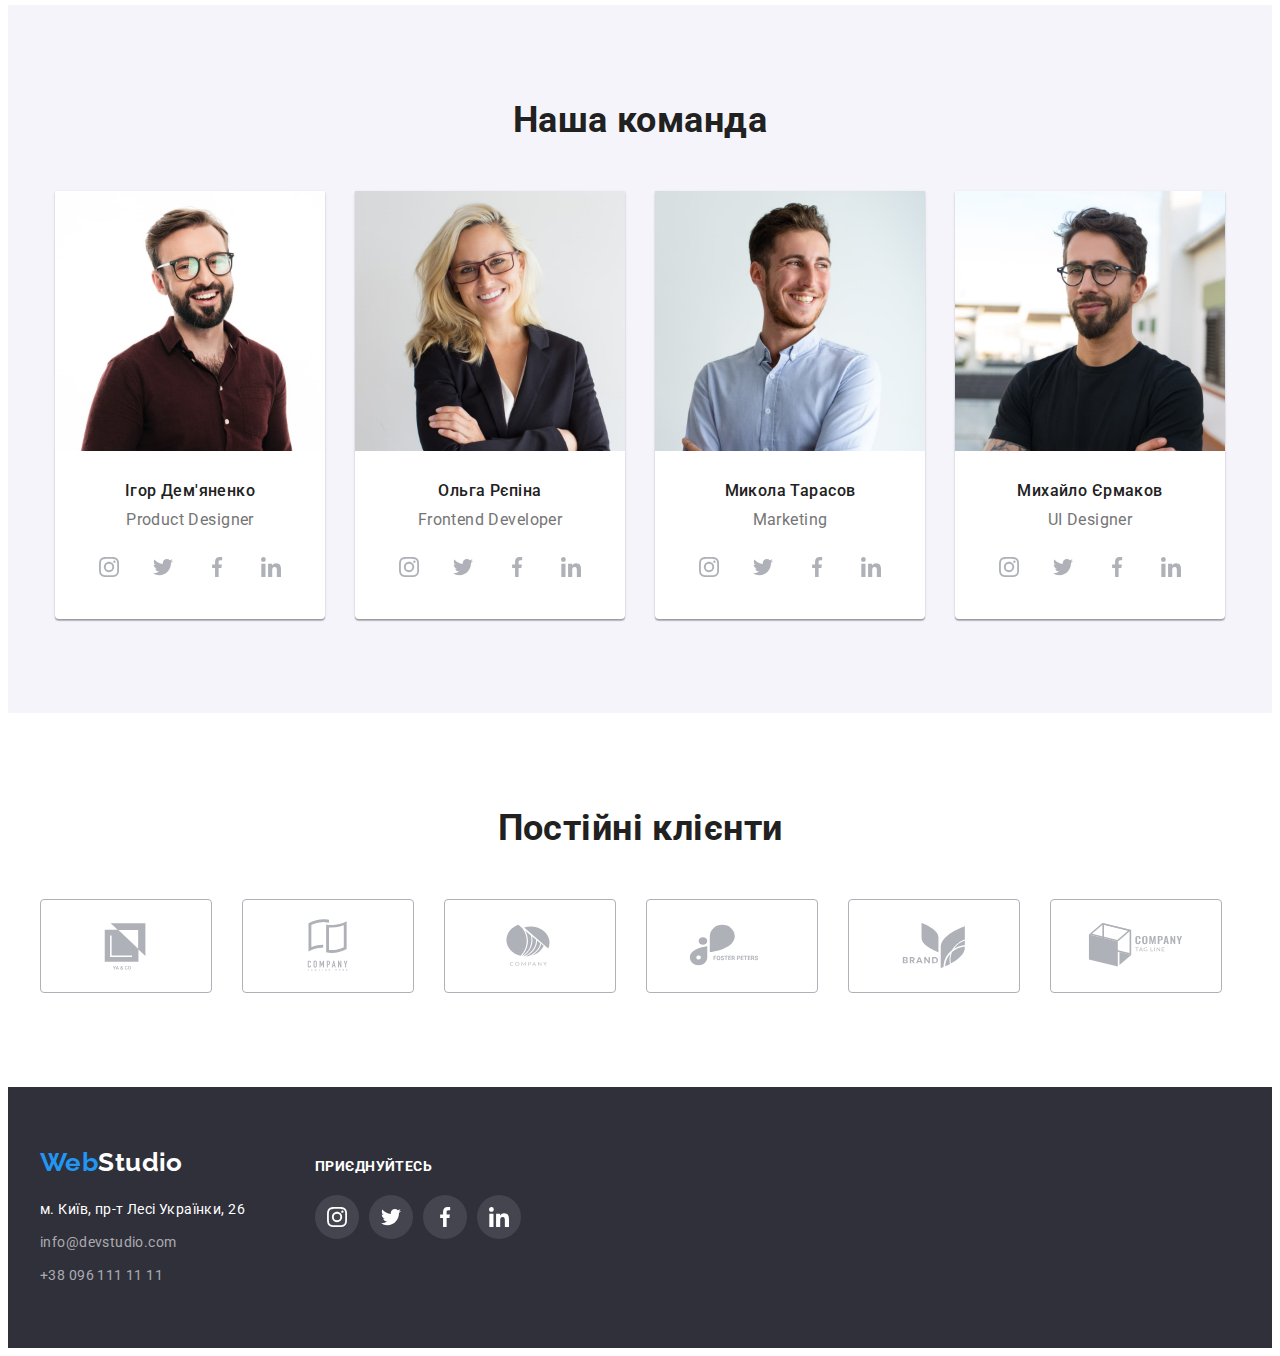
==== commit d5705c02: "Comment fix" ====
--- a/index.html
+++ b/index.html
@@ -61,14 +61,14 @@
       </div>
     </header>
     <main>
-      <!-- Герой -->
+      <!-- !Герой -->
       <section class="hero-section hero-overlay">
         <div class="container hero">
           <h1 class="hero-title">
             Ефективні рішення для <br />
             вашого бізнесу
           </h1>
-          <button class="hero-btn" type="button">Замовити послугу</button>
+          <button class="hero-btn" type="button" data-modal-open>Замовити послугу</button>
         </div>
       </section>
       <!-- Преимущества -->
@@ -426,16 +426,17 @@
     </footer>
 
     <!-- Модальное окно -->
-    <div class="backdrop is-hidden">
+    <div class="backdrop is-hidden" data-modal>
       <div class="modal">
         <div class="modal-inner">
-          <div class="close-icon-container">
+          <button class="close-icon-container" data-modal-close>
             <svg class="close-icon">
               <use href="./images/icons.svg#icon-modal-close"></use>
             </svg>
-          </div>
+          </button>
         </div>
       </div>
     </div>
+    <script src="./js/modal.js"></script>
   </body>
 </html>
--- a/css/styles.css
+++ b/css/styles.css
@@ -135,6 +135,7 @@
 .navbar-contact:hover .nav-icon,
 .navbar-contact:focus .nav-icon,
 .active {
+    transition: color 250ms cubic-bezier(0.4, 0, 0.2, 1);
     color: var(--accent-color);
     fill: currentColor;
 }
@@ -333,10 +334,13 @@
 }
 
 .net-icon-container:hover,
-.net-icon-container:focus,
-.net-icon-container:hover .net-icon,
+.net-icon-container:focus {
+    transition: background-color 250ms cubic-bezier(0.4, 0, 0.2, 1);
+    background-color: var(--accent-color);
+    
+}
+.net-icon-container:focus .net-icon,
 .net-icon-container:hover .net-icon {
-    background-color: var(--accent-color);
     fill: #fff;
 }
 .net-icon {
@@ -362,6 +366,8 @@
     border: 1px solid #afb1b8;
     border-radius: 4px;
     fill: #afb1b8;
+    transition: color 250ms cubic-bezier(0.4, 0, 0.2, 1),
+        border-color 250ms cubic-bezier(0.4, 0, 0.2, 1);
 }
 
 .cli-logo-container:hover,
@@ -406,6 +412,7 @@
 }
 .net-icon-container.ftr:hover,
 .net-icon-container.ftr:focus {
+    transition: background-color 250ms cubic-bezier(0.4, 0, 0.2, 1);
     background-color: var(--accent-color);
 }
 .net-icon.ftr {
@@ -456,6 +463,8 @@
 .projects-btn:hover,
 .projects-btn:focus,
 .projects-btn:active {
+    transition: background-color 250ms cubic-bezier(0.4, 0, 0.2, 1),
+        box-shadow 250ms cubic-bezier(0.4, 0, 0.2, 1), color 250ms cubic-bezier(0.4, 0, 0.2, 1);
     box-shadow: 0px 3px 1px rgba(0, 0, 0, 0.1), 0px 1px 2px rgba(0, 0, 0, 0.08),
         0px 2px 2px rgba(0, 0, 0, 0.12);
     background-color: var(--accent-color);
@@ -472,6 +481,37 @@
 }
 .proj-item > .link {
     display: block;
+    transition: box-shadow 250ms cubic-bezier(0.4, 0, 0.2, 1);
+}
+.proj-item .thumb {
+    position: relative;
+    overflow: hidden;
+}
+.proj-item > .link .overlay {
+    position: absolute;
+    top: 0;
+    left: 0;
+    height: 100%;
+    width: 100%;
+
+    display: flex;
+    justify-content: center;
+    align-items: center;
+    padding: 0 24px;
+    background-color: rgba(33, 150, 243, 0.9);
+
+    transform: translateY(101%);
+    transition: transform 250ms cubic-bezier(0.4, 0, 0.2, 1);
+}
+
+.proj-item .thumb:hover .overlay {
+    transform: translateY(0);
+}
+
+.proj-description {
+    font-size: 18px;
+    line-height: 1.55;
+    color: var(--footer-main-text-color);
 }
 
 .proj-item > .link:hover,
@@ -502,7 +542,7 @@
     color: var(--sec-text-color);
 }
 
-/* Модальное окно */
+/*! Модальное окно */
 .backdrop {
     position: fixed;
     top: 0;
@@ -511,6 +551,9 @@
     height: 100%;
 
     background-color: rgba(0, 0, 0, 0.2);
+    opacity: 1;
+
+    transition: opacity 250ms cubic-bezier(0.4, 0, 0.2, 1);
 }
 
 .modal {
@@ -518,6 +561,7 @@
     top: 50%;
     left: 50%;
     transform: translate(-50%, -50%) scale(1);
+    transition: transform 250ms cubic-bezier(0.4, 0, 0.2, 1);
 
     min-width: 528px;
     min-height: 581px;
@@ -526,18 +570,14 @@
     box-shadow: 0px 1px 3px rgba(0, 0, 0, 0.12), 0px 1px 1px rgba(0, 0, 0, 0.14),
         0px 2px 1px rgba(0, 0, 0, 0.2);
     border-radius: 4px;
+}
+
+.backdrop.is-hidden .modal {
+    transform: translate(-50%, -50%) scale(1.3);
+}
+
+.backdrop.is-hidden {
     opacity: 0;
-
-    transition: opacity 250ms cubic-bezier(0.4, 0, 0.2, 1);
-}
-
-.backdrop.is-hidden .modal {
-    transform: translate(-50%, -50%) scale(0.9);
-    transition: transform 250ms cubic-bezier(0.4, 0, 0.2, 1);
-}
-
-.backdrop.is-hidden {
-    opacity: 1;
 }
 .modal-inner {
     position: relative;
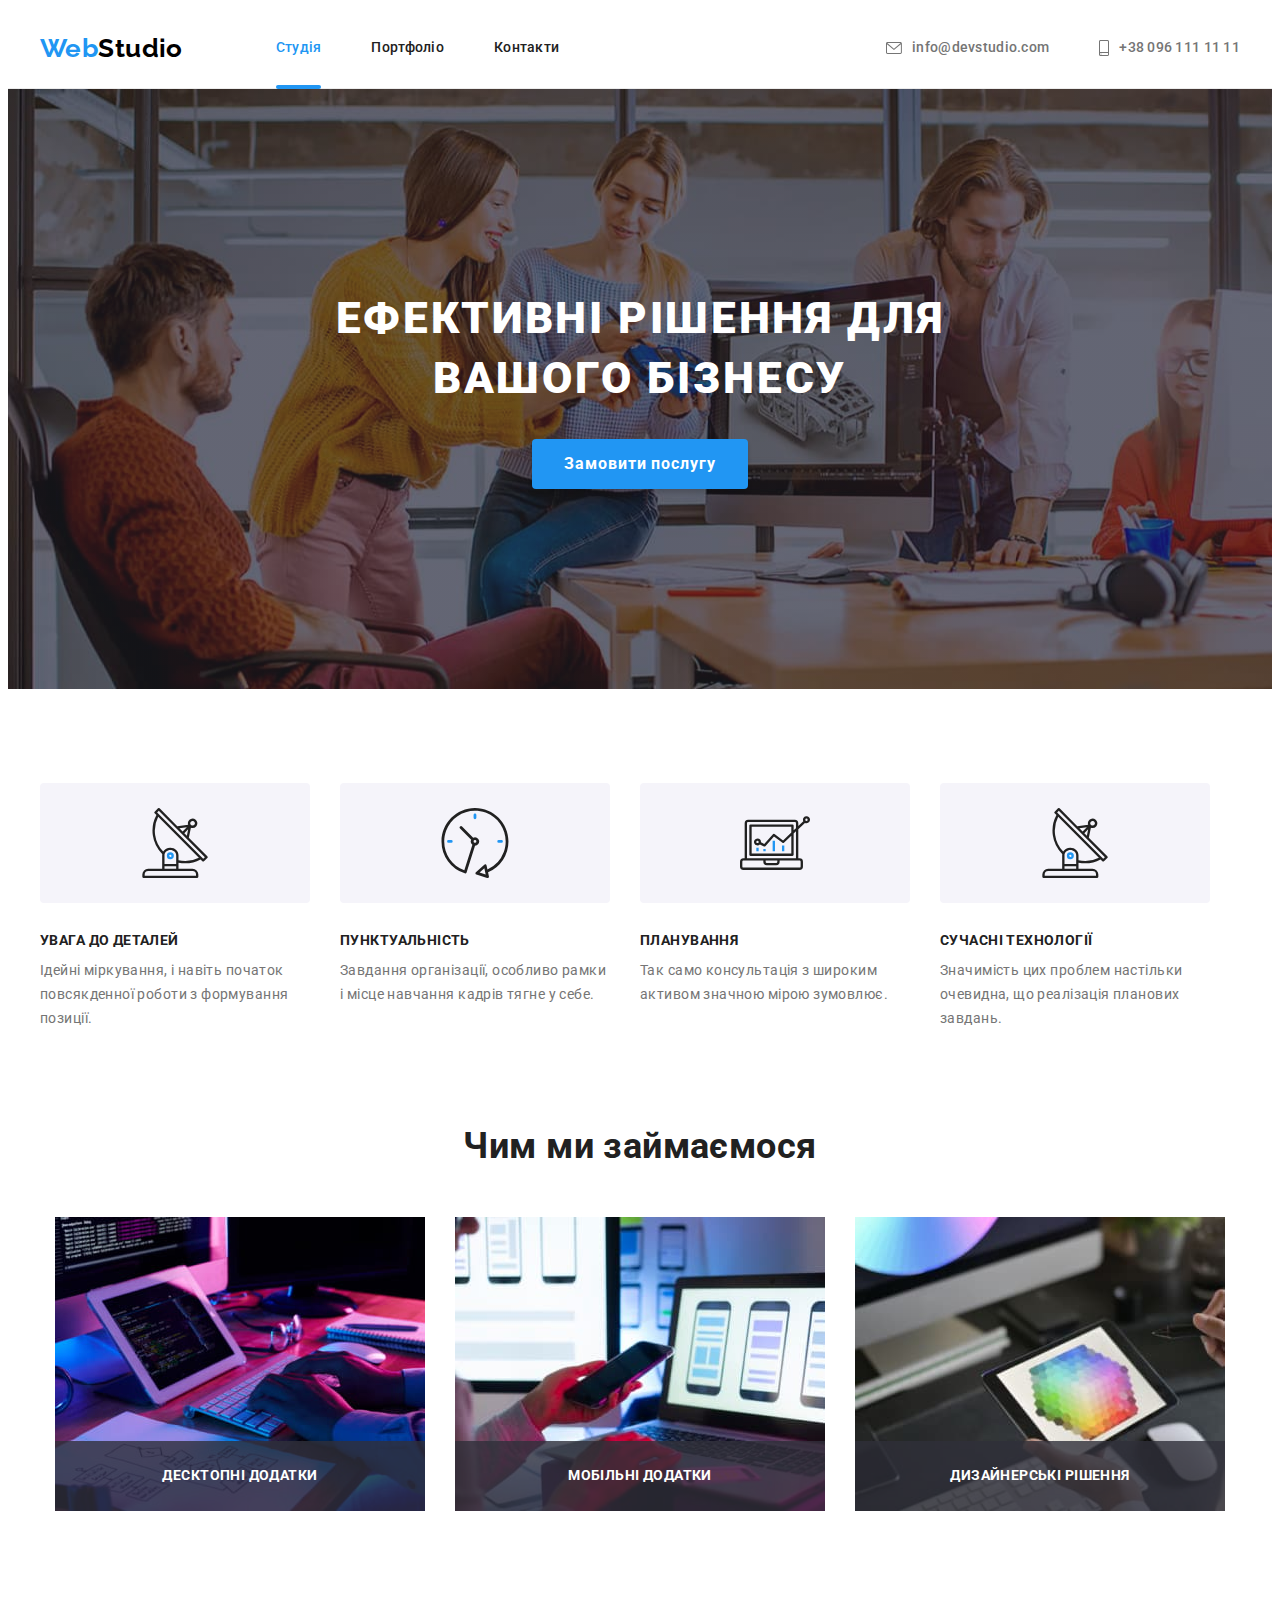
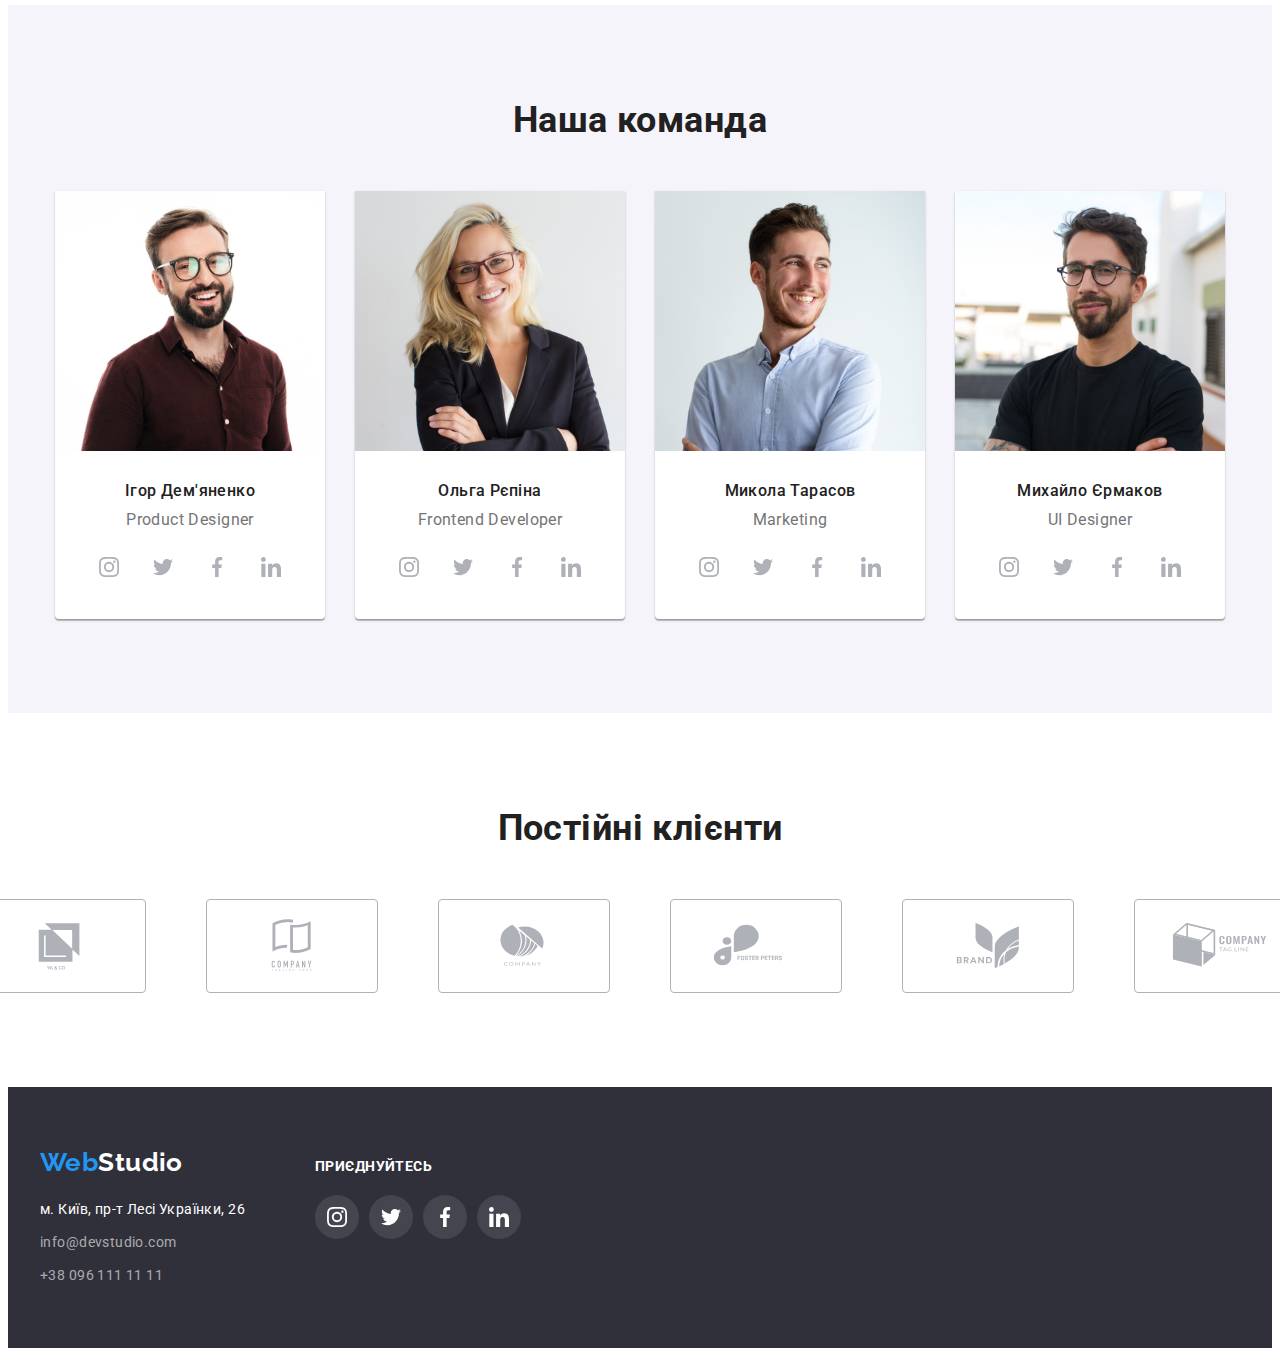
==== commit 6e92adaa: "prittier" ====
--- a/index.html
+++ b/index.html
@@ -1,4 +1,4 @@
-<!DOCTYPE html>
+<!doctype html>
 <html lang="uk">
   <head>
     <meta charset="UTF-8" />
--- a/css/styles.css
+++ b/css/styles.css
@@ -1,607 +1,614 @@
 :root {
-    --logo-main-color: #000;
-    --prim-bg-color: #fff;
-    --sec-bg-color: #f5f4fa;
-    --hero-bg-color: #2f303a;
-    --prim-text-color: #212121;
-    --sec-text-color: #757575;
-    --accent-color: #2196f3;
-    --hero-text-color: #fff;
-    --footer-sec-text-color: rgba(255, 255, 255, 0.6);
-    --footer-main-text-color: #fff;
-    --icon-logo-color: #afb1b8;
-    --footer-icon-bg-color: rgba(255, 255, 255, 0.1);
+  --logo-main-color: #000;
+  --prim-bg-color: #fff;
+  --sec-bg-color: #f5f4fa;
+  --hero-bg-color: #2f303a;
+  --prim-text-color: #212121;
+  --sec-text-color: #757575;
+  --accent-color: #2196f3;
+  --hero-text-color: #fff;
+  --footer-sec-text-color: rgba(255, 255, 255, 0.6);
+  --footer-main-text-color: #fff;
+  --icon-logo-color: #afb1b8;
+  --footer-icon-bg-color: rgba(255, 255, 255, 0.1);
 }
 
 body {
-    font-family: 'Roboto', sans-serif;
-    font-size: 14px;
-    letter-spacing: 0.03em;
-    line-height: 1.14;
-    background-color: var(--prim-bg-color);
-    color: var(--prim-text-color);
+  font-family: 'Roboto', sans-serif;
+  font-size: 14px;
+  letter-spacing: 0.03em;
+  line-height: 1.14;
+  background-color: var(--prim-bg-color);
+  color: var(--prim-text-color);
 }
 
 img {
-    display: block;
-    max-width: 100%;
-    height: auto;
+  display: block;
+  max-width: 100%;
+  height: auto;
 }
 h1,
 h2,
 h3,
 p,
 ul {
-    margin: 0;
-    padding: 0;
+  margin: 0;
+  padding: 0;
+}
+
+a {
+  color: inherit;
 }
 
 .container {
-    width: 1200px;
-    padding-left: 15px;
-    padding-right: 15px;
-    margin-right: auto;
-    margin-left: auto;
+  width: 1200px;
+  padding-left: 15px;
+  padding-right: 15px;
+  margin: 0 auto;
 }
 .section {
-    padding-top: 94px;
-    padding-bottom: 94px;
+  padding-top: 94px;
+  padding-bottom: 94px;
 }
 
 .is-hidden {
-    position: absolute;
-    width: 1px;
-    height: 1px;
-    margin: -1px;
-    border: 0;
-    padding: 0;
-
-    white-space: nowrap;
-    clip-path: inset(100%);
-    clip: rect(0 0 0 0);
-    overflow: hidden;
+  position: absolute;
+  width: 1px;
+  height: 1px;
+  margin: -1px;
+  border: 0;
+  padding: 0;
+
+  white-space: nowrap;
+  clip-path: inset(100%);
+  clip: rect(0 0 0 0);
+  overflow: hidden;
 }
 .semantic-list {
-    list-style: none;
+  list-style: none;
 }
 .btn-undecor {
-    border: none;
+  border: none;
 }
 
 .link-undecor {
-    text-decoration: none;
+  text-decoration: none;
 }
 
 /* лого */
 .logo {
-    margin-right: 93px;
-    font-family: 'Raleway', sans-serif;
-    font-weight: 700;
-    font-size: 26px;
-    line-height: 1.19;
-    color: var(--logo-main-color);
+  margin-right: 93px;
+  font-family: 'Raleway', sans-serif;
+  font-weight: 700;
+  font-size: 26px;
+  line-height: 1.19;
+  color: var(--logo-main-color);
 }
 .logo-blue {
-    color: var(--accent-color);
+  color: var(--accent-color);
 }
 
 /* Навбар */
 .header {
-    border-bottom: 1px solid #ececec;
+  border-bottom: 1px solid #ececec;
 }
 .main-nav {
-    display: flex;
-    align-items: center;
+  display: flex;
+  align-items: center;
 }
 .navbar {
-    display: flex;
-    align-items: center;
+  display: flex;
+  align-items: center;
 }
 
 .nav-links {
-    display: flex;
-    margin-left: auto;
+  display: flex;
+  margin-left: auto;
+  gap: 50px;
 }
 
 .navbar-link {
-    position: relative;
-    display: block;
-    padding-top: 32px;
-    padding-bottom: 32px;
-
-    font-weight: 500;
-    font-size: 14px;
-    letter-spacing: 0.02em;
-    color: var(--prim-text-color);
+  position: relative;
+  display: block;
+  padding-top: 32px;
+  padding-bottom: 32px;
+
+  font-weight: 500;
+  font-size: 14px;
+  letter-spacing: 0.02em;
+  color: var(--prim-text-color);
 }
 
 .navbar-link.active::after {
-    content: '';
-    position: absolute;
-    bottom: 0;
-
-    display: block;
-    width: 100%;
-    height: 4px;
-    background: var(--accent-color);
-    border-radius: 2px;
-}
-
-.nav-links .item:not(:last-child) {
-    margin-right: 50px;
-}
+  content: '';
+  position: absolute;
+  bottom: -1px;
+
+  display: block;
+  width: 100%;
+  height: 4px;
+  background: var(--accent-color);
+  border-radius: 2px;
+}
+
 .navbar-link:hover,
 .navbar-link:focus,
 .navbar-contact:hover .nav-icon,
 .navbar-contact:focus .nav-icon,
 .active {
-    transition: color 250ms cubic-bezier(0.4, 0, 0.2, 1);
-    color: var(--accent-color);
-    fill: currentColor;
+  transition: color 250ms cubic-bezier(0.4, 0, 0.2, 1);
+  color: var(--accent-color);
+  fill: currentColor;
 }
 .navbar-contact {
-    display: flex;
-    align-items: center;
-    gap: 10px;
-
-    color: var(--sec-text-color);
+  display: flex;
+  align-items: center;
+  gap: 10px;
+
+  color: var(--sec-text-color);
 }
 
 .nav-icon {
-    display: inline-block;
-    fill: currentColor;
+  display: inline-block;
+  fill: currentColor;
 }
 
 /* Секция герой */
 
 .hero-section {
-    padding-top: 200px;
-    padding-bottom: 200px;
-    background-color: var(--hero-bg-color);
+  padding-top: 200px;
+  padding-bottom: 200px;
+  background-color: var(--hero-bg-color);
 }
 .hero-overlay {
-    margin-left: auto;
-    margin-right: auto;
-    max-width: 1600px;
-    background-image: linear-gradient(rgba(47, 48, 58, 0.4), rgba(47, 48, 58, 0.4)),
-        url('../images/bg-hero-img.jpg');
-    background-repeat: no-repeat;
-    background-size: cover;
+  margin-left: auto;
+  margin-right: auto;
+  max-width: 1600px;
+  background-image: linear-gradient(rgba(47, 48, 58, 0.4), rgba(47, 48, 58, 0.4)),
+    url('../images/bg-hero-img.jpg');
+  background-repeat: no-repeat;
+  background-size: cover;
 }
 .hero {
-    display: flex;
-    justify-content: center;
-    align-items: center;
-    flex-direction: column;
+  display: flex;
+  justify-content: center;
+  align-items: center;
+  flex-direction: column;
 }
 .hero-title {
-    font-weight: 900;
-    font-size: 44px;
-    line-height: 1.36;
-    text-align: center;
-    text-transform: uppercase;
-    color: var(--hero-text-color);
-    letter-spacing: 0.06em;
+  font-weight: 900;
+  font-size: 44px;
+  line-height: 1.36;
+  text-align: center;
+  text-transform: uppercase;
+  color: var(--hero-text-color);
+  letter-spacing: 0.06em;
 }
 .hero-btn {
-    display: block;
-    margin-left: auto;
-    margin-right: auto;
-    margin-top: 30px;
-    padding: 10px 32px;
-    border-radius: 4px;
-
-    box-shadow: 0px 4px 4px rgba(0, 0, 0, 0.15);
-    border: none;
-
-    font-family: inherit;
-    font-weight: 700;
-    font-size: 16px;
-    line-height: 1.88;
-    letter-spacing: 0.06em;
-    background-color: var(--accent-color);
-    color: var(--hero-text-color);
+  display: block;
+  margin-left: auto;
+  margin-right: auto;
+  margin-top: 30px;
+  padding: 10px 32px;
+  border-radius: 4px;
+
+  box-shadow: 0px 4px 4px rgba(0, 0, 0, 0.15);
+  border: none;
+  cursor: pointer;
+
+  font-family: inherit;
+  font-weight: 700;
+  font-size: 16px;
+  line-height: 1.88;
+  letter-spacing: 0.06em;
+  background-color: var(--accent-color);
+  color: var(--hero-text-color);
 }
 
 /* Преимущества */
 .advantages {
-    display: flex;
+  display: flex;
+  gap: 30px;
 }
 .adv-item {
-    max-width: 270px;
-    margin-right: 30px;
+  max-width: 270px;
 }
 .adv-item:last-child {
-    margin-right: 0;
+  margin-right: 0;
 }
 
 .adv-icon-container {
-    display: flex;
-    justify-content: center;
-    align-items: center;
-    margin-bottom: 30px;
-    height: 120px;
-
-    border-radius: 4px;
-    background-color: #f5f4fa;
+  display: flex;
+  justify-content: center;
+  align-items: center;
+  margin-bottom: 30px;
+  height: 120px;
+
+  border-radius: 4px;
+  background-color: #f5f4fa;
 }
 .adv-icon {
-    width: 70px;
-    height: 70px;
-    /* margin: 25px 100px; */
+  width: 70px;
+  height: 70px;
+  /* margin: 25px 100px; */
 }
 .adv-title {
-    margin-bottom: 10px;
-
-    font-size: 14px;
-    font-weight: 700;
-    text-transform: uppercase;
+  margin-bottom: 10px;
+
+  font-size: 14px;
+  font-weight: 700;
+  text-transform: uppercase;
 }
 .adv-descript {
-    line-height: 1.71;
-    color: var(--sec-text-color);
+  line-height: 1.71;
+  color: var(--sec-text-color);
 }
 
 /* Галерея */
 .gallery {
-    padding-top: 0;
+  padding-top: 0;
 }
 .gallery-container,
-.team-container {
-    display: flex;
-    justify-content: center;
-}
-.gallery-container > .item:not(:last-child),
-.memb:not(:last-child) {
-    margin-right: 30px;
-}
+.team-container,
+.clients {
+  display: flex;
+  justify-content: center;
+  gap: 30px;
+}
+
 .gallery-title,
 .team-title,
 .client-title {
-    margin-bottom: 50px;
-
-    font-weight: 700;
-    font-size: 36px;
-    line-height: 1.17;
-    text-align: center;
+  margin-bottom: 50px;
+
+  font-weight: 700;
+  font-size: 36px;
+  line-height: 1.17;
+  text-align: center;
 }
 
 .gallery-img {
-    position: relative;
+  position: relative;
 }
 .gallery-img-title-container {
-    position: absolute;
-    bottom: 0;
-    width: 100%;
-
-    display: flex;
-    justify-content: center;
-    align-items: center;
-
-    height: 70px;
-    background-color: rgba(47, 48, 58, 0.8);
+  position: absolute;
+  bottom: 0;
+  width: 100%;
+
+  display: flex;
+  justify-content: center;
+  align-items: center;
+
+  height: 70px;
+  background-color: rgba(47, 48, 58, 0.8);
 }
 
 .gallery-img-title {
-    font-weight: 700;
-    text-align: center;
-    text-transform: uppercase;
-    color: var(--hero-text-color);
+  font-weight: 700;
+  text-align: center;
+  text-transform: uppercase;
+  color: var(--hero-text-color);
 }
 
 /* Команда */
 .team {
-    background-color: var(--sec-bg-color);
+  background-color: var(--sec-bg-color);
 }
 .memb {
-    text-align: center;
-    background-color: var(--prim-bg-color);
-    box-shadow: 0px 1px 3px rgba(0, 0, 0, 0.12), 0px 1px 1px rgba(0, 0, 0, 0.14),
-        0px 2px 1px rgba(0, 0, 0, 0.2);
-    border-radius: 0px 0px 4px 4px;
+  text-align: center;
+  background-color: var(--prim-bg-color);
+  box-shadow:
+    0px 1px 3px rgba(0, 0, 0, 0.12),
+    0px 1px 1px rgba(0, 0, 0, 0.14),
+    0px 2px 1px rgba(0, 0, 0, 0.2);
+  border-radius: 0px 0px 4px 4px;
 }
 .memb-sign-container {
-    padding: 30px 32px;
+  padding: 30px 32px;
 }
 .memb-name {
-    margin-bottom: 10px;
-
-    line-height: 1.19;
-    font-size: 16px;
-    font-weight: 500;
+  margin-bottom: 10px;
+
+  line-height: 1.19;
+  font-size: 16px;
+  font-weight: 500;
 }
 .memb-position {
-    margin-bottom: 16px;
-
-    color: var(--sec-text-color);
-    line-height: 1.19;
-    font-size: 16px;
+  margin-bottom: 16px;
+
+  color: var(--sec-text-color);
+  line-height: 1.19;
+  font-size: 16px;
 }
 .memb-net-container {
-    display: flex;
-    gap: 10px;
+  display: flex;
+  gap: 10px;
 }
 
 .net-icon-container {
-    display: flex;
-    justify-content: center;
-    align-items: center;
-    height: 44px;
-    width: 44px;
-    text-align: center;
-    background-color: var(--prim-bg-color);
-    border-radius: 50%;
+  display: flex;
+  justify-content: center;
+  align-items: center;
+  height: 44px;
+  width: 44px;
+  text-align: center;
+  background-color: var(--prim-bg-color);
+  border-radius: 50%;
 }
 
 .net-icon-container:hover,
 .net-icon-container:focus {
-    transition: background-color 250ms cubic-bezier(0.4, 0, 0.2, 1);
-    background-color: var(--accent-color);
-    
+  transition: background-color 250ms cubic-bezier(0.4, 0, 0.2, 1);
+  background-color: var(--accent-color);
 }
 .net-icon-container:focus .net-icon,
 .net-icon-container:hover .net-icon {
-    fill: #fff;
+  fill: #fff;
 }
 .net-icon {
-    height: 20px;
-    width: 20px;
-
-    fill: #afb1b8;
+  height: 20px;
+  width: 20px;
+
+  fill: #afb1b8;
 }
 
 /*Постоянные клиенты */
-.clients {
-    display: flex;
-}
+
 .clients > .item:not(:last-child) {
-    margin-right: 30px;
+  margin-right: 30px;
 }
 .cli-logo-container {
-    display: flex;
-    justify-content: center;
-    align-items: center;
-    width: 170px;
-    height: 92px;
-    border: 1px solid #afb1b8;
-    border-radius: 4px;
-    fill: #afb1b8;
-    transition: color 250ms cubic-bezier(0.4, 0, 0.2, 1),
-        border-color 250ms cubic-bezier(0.4, 0, 0.2, 1);
+  display: flex;
+  justify-content: center;
+  align-items: center;
+  width: 170px;
+  height: 92px;
+  border: 1px solid #afb1b8;
+  border-radius: 4px;
+  fill: #afb1b8;
+  transition:
+    color 250ms cubic-bezier(0.4, 0, 0.2, 1),
+    border-color 250ms cubic-bezier(0.4, 0, 0.2, 1);
 }
 
 .cli-logo-container:hover,
 .cli-logo-container:focus {
-    border-color: #2196f3;
-    fill: #2196f3;
+  border-color: #2196f3;
+  fill: #2196f3;
 }
 .cli-icon {
-    height: 60px;
-    width: 106px;
+  height: 60px;
+  width: 106px;
 }
 
 /* Футер */
 .footer {
-    background-color: var(--hero-bg-color);
-    padding-top: 60px;
-    padding-bottom: 60px;
+  background-color: var(--hero-bg-color);
+  padding-top: 60px;
+  padding-bottom: 60px;
 }
 .footer-blocks {
-    display: flex;
-    align-items: baseline;
+  display: flex;
+  align-items: baseline;
 }
 .footer-join {
-    margin-left: 70px;
+  margin-left: 70px;
 }
 .footer-net-icons {
-    display: flex;
-    gap: 10px;
+  display: flex;
+  gap: 10px;
 }
 
 .f-join-title {
-    margin-bottom: 20px;
-
-    color: var(--footer-main-text-color);
-    font-weight: 700;
-    line-height: 1.14;
-    letter-spacing: 0.03em;
-    text-transform: uppercase;
+  margin-bottom: 20px;
+
+  color: var(--footer-main-text-color);
+  font-weight: 700;
+  line-height: 1.14;
+  letter-spacing: 0.03em;
+  text-transform: uppercase;
 }
 .net-icon-container.ftr {
-    background-color: var(--footer-icon-bg-color);
+  background-color: var(--footer-icon-bg-color);
 }
 .net-icon-container.ftr:hover,
 .net-icon-container.ftr:focus {
-    transition: background-color 250ms cubic-bezier(0.4, 0, 0.2, 1);
-    background-color: var(--accent-color);
+  transition: background-color 250ms cubic-bezier(0.4, 0, 0.2, 1);
+  background-color: var(--accent-color);
 }
 .net-icon.ftr {
-    fill: #fff;
+  fill: #fff;
 }
 .footer-logo {
-    display: inline-block;
-    margin-right: 0;
-    margin-bottom: 20px;
-    color: var(--footer-main-text-color);
+  display: inline-block;
+  margin-right: 0;
+  margin-bottom: 20px;
+  color: var(--footer-main-text-color);
 }
 .adress {
-    font-style: normal;
-    line-height: 1.71;
+  font-style: normal;
+  line-height: 1.71;
 }
 .footer-address {
-    color: var(--footer-main-text-color);
+  color: var(--footer-main-text-color);
 }
 .footer-contact {
-    color: var(--footer-sec-text-color);
+  color: var(--footer-sec-text-color);
 }
 .addr .item:not(:last-child) {
-    margin-bottom: 9px;
+  margin-bottom: 9px;
 }
 /* ! Стр 2 */
 /* Проекты */
 .filter {
-    display: flex;
-    justify-content: center;
-    margin-bottom: 50px;
+  display: flex;
+  justify-content: center;
+  margin-bottom: 50px;
 }
 .filter-item:not(:last-child) {
-    margin-right: 8px;
+  margin-right: 8px;
 }
 .projects-btn {
-    padding: 6px 22px;
-    border-radius: 4px;
-    border: none;
-
-    font-family: inherit;
-    cursor: pointer;
-    font-weight: 500;
-    font-size: 16px;
-    line-height: 1.63;
-    background-color: var(--sec-bg-color);
-    color: var(--prim-text-color);
+  padding: 6px 22px;
+  border-radius: 4px;
+  border: none;
+
+  font-family: inherit;
+  cursor: pointer;
+  font-weight: 500;
+  font-size: 16px;
+  line-height: 1.63;
+  background-color: var(--sec-bg-color);
+  color: var(--prim-text-color);
 }
 .projects-btn:hover,
 .projects-btn:focus,
 .projects-btn:active {
-    transition: background-color 250ms cubic-bezier(0.4, 0, 0.2, 1),
-        box-shadow 250ms cubic-bezier(0.4, 0, 0.2, 1), color 250ms cubic-bezier(0.4, 0, 0.2, 1);
-    box-shadow: 0px 3px 1px rgba(0, 0, 0, 0.1), 0px 1px 2px rgba(0, 0, 0, 0.08),
-        0px 2px 2px rgba(0, 0, 0, 0.12);
-    background-color: var(--accent-color);
-    color: var(--hero-text-color);
+  transition:
+    background-color 250ms cubic-bezier(0.4, 0, 0.2, 1),
+    box-shadow 250ms cubic-bezier(0.4, 0, 0.2, 1),
+    color 250ms cubic-bezier(0.4, 0, 0.2, 1);
+  box-shadow:
+    0px 3px 1px rgba(0, 0, 0, 0.1),
+    0px 1px 2px rgba(0, 0, 0, 0.08),
+    0px 2px 2px rgba(0, 0, 0, 0.12);
+  background-color: var(--accent-color);
+  color: var(--hero-text-color);
 }
 .projects {
-    display: flex;
-    flex-wrap: wrap;
-    margin: -15px;
+  display: flex;
+  flex-wrap: wrap;
+  gap: 30px;
 }
 .proj-item {
-    width: 370px;
-    margin: 15px;
+  width: 370px;
+}
+.proj-item > .link:hover .overlay {
+  transform: translateY(0);
 }
 .proj-item > .link {
-    display: block;
-    transition: box-shadow 250ms cubic-bezier(0.4, 0, 0.2, 1);
+  display: block;
+  transition: box-shadow 250ms cubic-bezier(0.4, 0, 0.2, 1);
 }
 .proj-item .thumb {
-    position: relative;
-    overflow: hidden;
+  position: relative;
+  overflow: hidden;
 }
 .proj-item > .link .overlay {
-    position: absolute;
-    top: 0;
-    left: 0;
-    height: 100%;
-    width: 100%;
-
-    display: flex;
-    justify-content: center;
-    align-items: center;
-    padding: 0 24px;
-    background-color: rgba(33, 150, 243, 0.9);
-
-    transform: translateY(101%);
-    transition: transform 250ms cubic-bezier(0.4, 0, 0.2, 1);
-}
-
-.proj-item .thumb:hover .overlay {
-    transform: translateY(0);
+  position: absolute;
+  top: 0;
+  left: 0;
+  height: 100%;
+  width: 100%;
+
+  display: flex;
+  justify-content: center;
+  align-items: center;
+  padding: 0 24px;
+  background-color: rgba(33, 150, 243, 0.9);
+
+  transform: translateY(101%);
+  transition: transform 250ms cubic-bezier(0.4, 0, 0.2, 1);
 }
 
 .proj-description {
-    font-size: 18px;
-    line-height: 1.55;
-    color: var(--footer-main-text-color);
+  font-size: 18px;
+  line-height: 1.55;
+  color: var(--footer-main-text-color);
 }
 
 .proj-item > .link:hover,
 .proj-item > .link:focus {
-    box-shadow: 0px 1px 1px rgba(0, 0, 0, 0.12), 0px 4px 4px rgba(0, 0, 0, 0.06),
-        1px 4px 6px rgba(0, 0, 0, 0.16);
+  box-shadow:
+    0px 1px 1px rgba(0, 0, 0, 0.12),
+    0px 4px 4px rgba(0, 0, 0, 0.06),
+    1px 4px 6px rgba(0, 0, 0, 0.16);
 }
 .proj-descript-block {
-    display: block;
-    padding: 20px 24px;
-
-    border-left: 1px solid #eeeeee;
-    border-right: 1px solid #eeeeee;
-    border-bottom: 1px solid #eeeeee;
+  display: block;
+  padding: 20px 24px;
+
+  border-left: 1px solid #eeeeee;
+  border-right: 1px solid #eeeeee;
+  border-bottom: 1px solid #eeeeee;
 }
 .proj-name {
-    margin-bottom: 4px;
-
-    font-weight: 700;
-    font-size: 18px;
-    line-height: 2;
-    letter-spacing: 0.06em;
-    color: var(--prim-text-color);
+  margin-bottom: 4px;
+
+  font-weight: 700;
+  font-size: 18px;
+  line-height: 2;
+  letter-spacing: 0.06em;
+  color: var(--prim-text-color);
 }
 .proj-type {
-    font-size: 16px;
-    line-height: 1.87;
-    color: var(--sec-text-color);
+  font-size: 16px;
+  line-height: 1.87;
+  color: var(--sec-text-color);
 }
 
 /*! Модальное окно */
 .backdrop {
-    position: fixed;
-    top: 0;
-    left: 0;
-    width: 100%;
-    height: 100%;
-
-    background-color: rgba(0, 0, 0, 0.2);
-    opacity: 1;
-
-    transition: opacity 250ms cubic-bezier(0.4, 0, 0.2, 1);
+  position: fixed;
+  top: 0;
+  left: 0;
+  width: 100%;
+  height: 100%;
+
+  background-color: rgba(0, 0, 0, 0.2);
+  opacity: 1;
+
+  transition: opacity 250ms cubic-bezier(0.4, 0, 0.2, 1);
 }
 
 .modal {
-    position: absolute;
-    top: 50%;
-    left: 50%;
-    transform: translate(-50%, -50%) scale(1);
-    transition: transform 250ms cubic-bezier(0.4, 0, 0.2, 1);
-
-    min-width: 528px;
-    min-height: 581px;
-
-    background: var(--prim-bg-color);
-    box-shadow: 0px 1px 3px rgba(0, 0, 0, 0.12), 0px 1px 1px rgba(0, 0, 0, 0.14),
-        0px 2px 1px rgba(0, 0, 0, 0.2);
-    border-radius: 4px;
+  position: absolute;
+  top: 50%;
+  left: 50%;
+  transform: translate(-50%, -50%) scale(1);
+  transition: transform 250ms cubic-bezier(0.4, 0, 0.2, 1);
+
+  min-width: 528px;
+  min-height: 581px;
+
+  background: var(--prim-bg-color);
+  box-shadow:
+    0px 1px 3px rgba(0, 0, 0, 0.12),
+    0px 1px 1px rgba(0, 0, 0, 0.14),
+    0px 2px 1px rgba(0, 0, 0, 0.2);
+  border-radius: 4px;
 }
 
 .backdrop.is-hidden .modal {
-    transform: translate(-50%, -50%) scale(1.3);
+  transform: translate(-50%, -50%) scale(1.3);
 }
 
 .backdrop.is-hidden {
-    opacity: 0;
+  opacity: 0;
 }
 .modal-inner {
-    position: relative;
-    width: 100%;
-    height: 100%;
+  position: relative;
+  width: 100%;
+  height: 100%;
 }
 .close-icon-container {
-    position: absolute;
-    top: 8px;
-    right: 8px;
-
-    display: flex;
-    justify-content: center;
-    align-items: center;
-    height: 29px;
-    width: 29px;
-
-    text-align: center;
-    background-color: var(--prim-bg-color);
-    border-radius: 50%;
-    border: 1px solid rgba(0, 0, 0, 0.1);
+  position: absolute;
+  top: 8px;
+  right: 8px;
+
+  display: flex;
+  justify-content: center;
+  align-items: center;
+  height: 29px;
+  width: 29px;
+
+  text-align: center;
+  background-color: var(--prim-bg-color);
+  border-radius: 50%;
+  border: 1px solid rgba(0, 0, 0, 0.1);
 }
 .close-icon {
-    height: 18px;
-    width: 18px;
-    fill: #000;
-}
+  height: 18px;
+  width: 18px;
+  fill: #000;
+}
